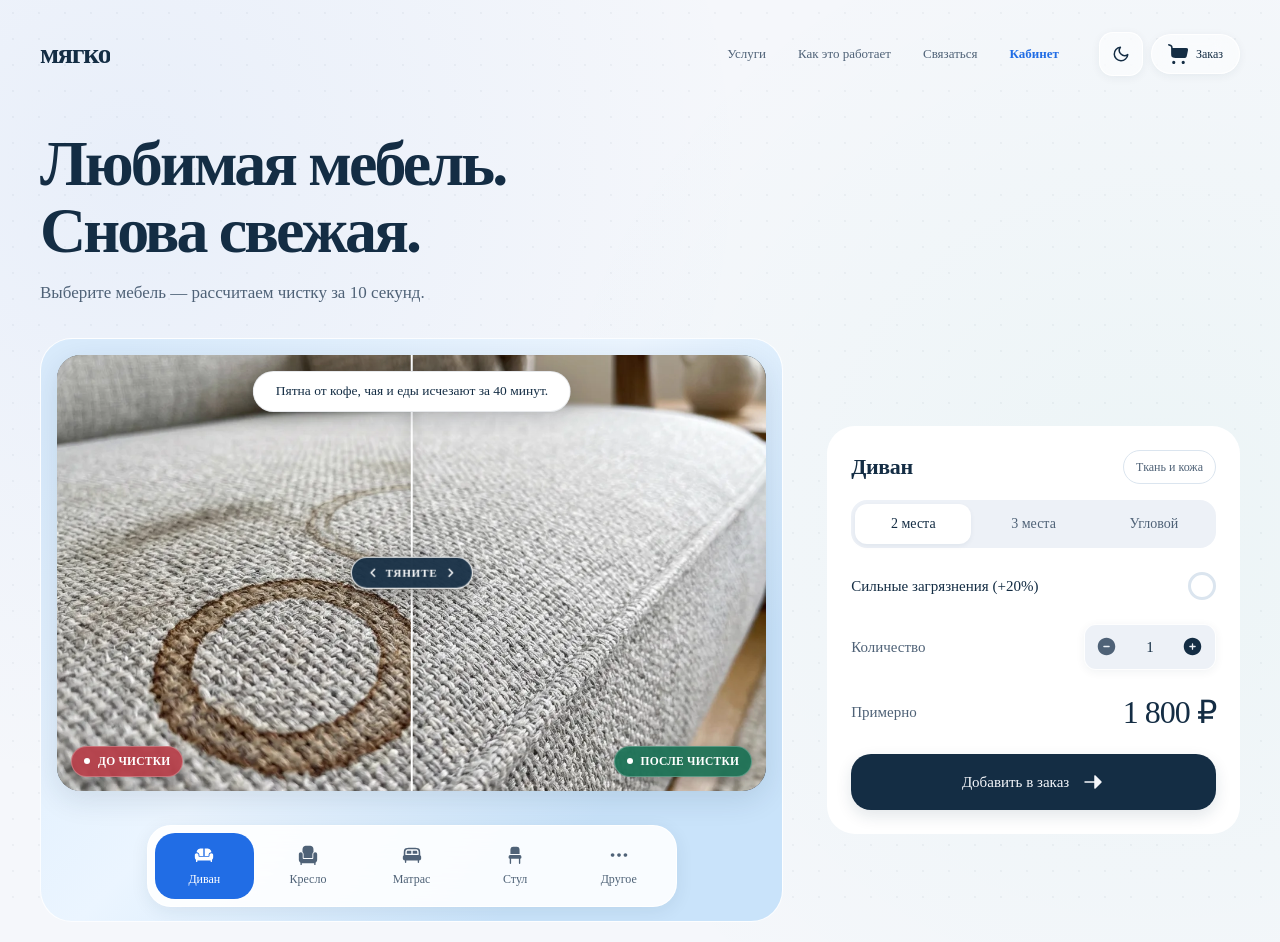
==== index.html @ 2f9f960e "Deploy Myagko showcase" ====
<!DOCTYPE html>
<html lang="ru">
<head>
  <meta charset="utf-8" />
  <meta name="viewport" content="width=device-width, initial-scale=1, viewport-fit=cover" />
  <title>мягко — выездная химчистка мебели</title>
  <meta name="description" content="Выездная чистка диванов, кресел, матрасов и стульев. Расчёт по тарифам, оценка по фото и выезд в удобный день." />
  <meta name="theme-color" content="#f5f7fb" id="meta-theme-color" />
  <link rel="icon" href="/icons/icon.svg" type="image/svg+xml" />
  <link rel="apple-touch-icon" href="/icons/apple-touch-icon.png" />
  <link rel="manifest" href="/manifest.json" />

  <!-- Immediate Theme Initialization (Zero Flash) -->
  <script>
    try {
      const savedTheme = JSON.parse(localStorage.getItem('myagko.v1.theme') || 'null');
      const prefersDark = window.matchMedia && window.matchMedia('(prefers-color-scheme: dark)').matches;
      const activeTheme = savedTheme || (prefersDark ? 'dark' : 'light');
      document.documentElement.dataset.theme = activeTheme;
      const meta = document.getElementById('meta-theme-color');
      if (meta) meta.content = (activeTheme === 'dark') ? '#14171a' : '#f5f7fb';
    } catch (e) {
      document.documentElement.dataset.theme = 'light';
    }
  </script>

  <!-- Preload all WebP images for INSTANT (0ms) category switching -->
  <link rel="preload" as="image" href="/images/sofa_clean.webp" />
  <link rel="preload" as="image" href="/images/sofa_dirty.webp" />
  <link rel="preload" as="image" href="/images/armchair_clean.webp" />
  <link rel="preload" as="image" href="/images/armchair_dirty.webp" />
  <link rel="preload" as="image" href="/images/mattress_clean.webp" />
  <link rel="preload" as="image" href="/images/mattress_dirty.webp" />
  <link rel="preload" as="image" href="/images/chair_clean.webp" />
  <link rel="preload" as="image" href="/images/chair_dirty.webp" />

  <!-- Authentic Fonts: Onest & Space Grotesk -->
  <link rel="preconnect" href="https://fonts.googleapis.com" />
  <link rel="preconnect" href="https://fonts.gstatic.com" crossorigin />
  <link href="https://fonts.googleapis.com/css2?family=Onest:wght@400;500;600;700;800&family=Space+Grotesk:wght@500;600;700&display=swap" rel="stylesheet" />

  <!-- Original CSS Stylesheet -->
  <link rel="stylesheet" href="/styles.css" />

  <style>
    /* Atmospheric Apple-style Background */
    body {
      background:
        radial-gradient(circle at 10% 18%, rgba(33, 109, 229, 0.06) 0%, transparent 45%),
        radial-gradient(circle at 90% 55%, rgba(16, 185, 129, 0.04) 0%, transparent 50%),
        var(--bg);
      position: relative;
      min-height: 100vh;
      color: var(--ink);
      transition: background-color 0.2s ease, color 0.2s ease;
    }
    body::before {
      content: "";
      position: fixed;
      inset: 0;
      background-image: radial-gradient(rgba(20, 45, 68, 0.04) 1px, transparent 1px);
      background-size: 26px 26px;
      pointer-events: none;
      z-index: 0;
    }
    :root[data-theme=dark] body {
      background:
        radial-gradient(circle at 10% 18%, rgba(33, 109, 229, 0.12) 0%, transparent 45%),
        radial-gradient(circle at 90% 55%, rgba(16, 185, 129, 0.08) 0%, transparent 50%),
        var(--bg);
    }
    :root[data-theme=dark] body::before {
      background-image: radial-gradient(rgba(255, 255, 255, 0.06) 1px, transparent 1px);
    }

    .app {
      position: relative;
      z-index: 1;
    }

    /* Fixed Stage with Beautiful Floating Picture Card */
    .stage {
      position: relative;
      overflow: hidden;
    }

    /* Desktop: 32px generous Apple-like gap between photo and category dock */
    .ba-slider-container {
      position: absolute;
      top: 16px;
      left: 16px;
      right: 16px;
      bottom: 130px; /* Generous 32px floating gap above dock on desktop */
      border-radius: 24px;
      overflow: hidden;
      touch-action: none;
      user-select: none;
      -webkit-user-select: none;
      cursor: ew-resize;
      background: #142436;
      box-shadow: 0 8px 30px rgba(20, 45, 68, 0.12);
    }
    :root[data-theme=dark] .ba-slider-container {
      background: #0d141d;
      box-shadow: 0 8px 32px rgba(0, 0, 0, 0.45);
    }
    /* Mobile: Matches the mobile spacing the user loved */
    @media (max-width: 800px) {
      .ba-slider-container {
        top: 10px;
        left: 10px;
        right: 10px;
        bottom: 108px;
        border-radius: 20px;
      }
    }

    /* Stage Custom Card (When "Другое" / Нестандартная мебель is active) */
    .stage-custom-card {
      position: absolute;
      top: 16px;
      left: 16px;
      right: 16px;
      bottom: 130px;
      border-radius: 24px;
      background: rgba(255, 255, 255, 0.45);
      backdrop-filter: blur(20px);
      -webkit-backdrop-filter: blur(20px);
      border: 1px solid rgba(255, 255, 255, 0.6);
      box-shadow: 0 8px 30px rgba(20, 45, 68, 0.08);
      display: flex;
      flex-direction: column;
      align-items: center;
      justify-content: center;
      padding: 32px 24px;
      text-align: center;
      z-index: 5;
      user-select: none;
    }
    :root[data-theme=dark] .stage-custom-card {
      background: rgba(18, 26, 34, 0.55);
      border-color: rgba(255, 255, 255, 0.09);
      box-shadow: 0 8px 30px rgba(0, 0, 0, 0.35);
    }
    @media (max-width: 800px) {
      .stage-custom-card {
        top: 10px;
        left: 10px;
        right: 10px;
        bottom: 108px;
        border-radius: 20px;
      }
    }
    .stage-custom-icon {
      width: 54px;
      height: 54px;
      border-radius: 50%;
      background: rgba(33, 109, 229, 0.1);
      border: 1px solid rgba(33, 109, 229, 0.2);
      display: flex;
      align-items: center;
      justify-content: center;
      color: var(--accent);
      margin-bottom: 16px;
    }
    :root[data-theme=dark] .stage-custom-icon {
      background: rgba(167, 210, 243, 0.12);
      border-color: rgba(167, 210, 243, 0.25);
      color: #a4cff3;
    }
    .stage-custom-title {
      font-size: 24px;
      font-weight: 700;
      color: var(--ink);
      margin: 0 0 8px 0;
      letter-spacing: -0.02em;
    }
    .stage-custom-desc {
      font-size: 14.5px;
      color: var(--muted);
      line-height: 1.5;
      margin: 0;
      max-width: 320px;
    }

    /* Pre-rendered Instant Images Layers (0ms switch, zero lag, no dark fade flashes) */
    .ba-layer {
      position: absolute;
      inset: 0;
      width: 100%;
      height: 100%;
      overflow: hidden;
    }
    .ba-cat-img {
      position: absolute;
      top: 0;
      left: 0;
      width: 100%;
      height: 100%;
      object-fit: cover;
      object-position: center;
      pointer-events: none;
      display: none; /* Instant 0ms toggle */
    }
    .ba-cat-img.active {
      display: block;
    }

    /* Bottom Layer: AFTER CLEANING (Scoped stacking context) */
    .ba-layer-after {
      z-index: 1;
      isolation: isolate;
    }

    /* Top Image Layer (Before / Dirty) Clipped */
    .ba-layer-before {
      z-index: 2;
      isolation: isolate;
      clip-path: inset(0 calc(100% - var(--ba-pos, 50%)) 0 0);
      -webkit-clip-path: inset(0 calc(100% - var(--ba-pos, 50%)) 0 0);
      will-change: clip-path;
    }

    /* Draggable Divider Line */
    .ba-divider {
      position: absolute;
      top: 0;
      bottom: 0;
      left: var(--ba-pos, 50%);
      transform: translateX(-50%);
      width: 2.5px;
      background: #ffffff;
      box-shadow: 0 0 14px rgba(0, 0, 0, 0.45);
      z-index: 10;
      pointer-events: none;
      will-change: left;
    }
    .ba-handle {
      position: absolute;
      top: 50%;
      left: 50%;
      transform: translate(-50%, -50%);
      pointer-events: auto;
      cursor: grab;
      background: rgba(20, 45, 68, 0.92);
      color: #ffffff;
      border: 1.5px solid rgba(255, 255, 255, 0.95);
      border-radius: 999px;
      padding: 7px 14px;
      display: flex;
      align-items: center;
      gap: 6px;
      font-size: 11px;
      font-weight: 700;
      letter-spacing: 0.08em;
      box-shadow: 0 4px 18px rgba(0, 0, 0, 0.35);
      backdrop-filter: blur(14px);
      -webkit-backdrop-filter: blur(14px);
      transition: transform 0.15s ease, background 0.15s ease;
      white-space: nowrap;
    }
    .ba-handle:hover {
      transform: translate(-50%, -50%) scale(1.06);
    }
    .ba-handle:active, .ba-dragging .ba-handle {
      cursor: grabbing;
      transform: translate(-50%, -50%) scale(1.08);
      box-shadow: 0 6px 22px rgba(0, 0, 0, 0.5);
    }
    .ba-handle-arrow {
      width: 14px;
      height: 14px;
      display: inline-block;
      stroke-width: 2.5;
    }

    /* Badges on slider */
    .ba-badge {
      position: absolute;
      z-index: 8;
      pointer-events: none;
      display: flex;
      align-items: center;
      gap: 8px;
      padding: 6px 12px;
      border-radius: 999px;
      font-size: 11.5px;
      font-weight: 600;
      letter-spacing: 0.02em;
      box-shadow: 0 4px 12px rgba(0, 0, 0, 0.25);
      backdrop-filter: blur(10px);
      -webkit-backdrop-filter: blur(10px);
      transition: opacity 0.12s ease-out;
      will-change: opacity, visibility;
    }
    .ba-badge-before {
      bottom: 14px;
      left: 14px;
      background: rgba(184, 56, 68, 0.88);
      color: #ffffff;
      border: 1px solid rgba(255, 255, 255, 0.25);
    }
    .ba-badge-after {
      bottom: 14px;
      right: 14px;
      background: rgba(18, 110, 80, 0.88);
      color: #ffffff;
      border: 1px solid rgba(255, 255, 255, 0.25);
    }
    .ba-badge-dot {
      width: 6px;
      height: 6px;
      border-radius: 50%;
      background: #ffffff;
    }

    /* Symmetrical Floating Quote: Perfect iOS/Apple Card, zero overflow, centered */
    .character-quote {
      position: absolute !important;
      top: 16px !important;
      left: 50% !important;
      right: auto !important;
      bottom: auto !important;
      transform: translateX(-50%) !important;
      margin: 0 !important;
      width: max-content !important;
      max-width: min(92%, 460px) !important;
      box-sizing: border-box !important;
      background: #ffffff !important;
      border: 1px solid rgba(20, 45, 68, 0.1) !important;
      border-radius: 999px !important;
      padding: 10px 22px !important;
      font-family: var(--font-onest), sans-serif !important;
      font-size: 13.5px !important;
      font-weight: 500 !important;
      line-height: 1.4 !important;
      color: #142d44 !important;
      box-shadow: 0 4px 24px rgba(15, 30, 50, 0.18) !important;
      white-space: normal !important;
      text-align: center !important;
      z-index: 40 !important;
      pointer-events: none !important;
      display: block !important;
      word-wrap: break-word !important;
      overflow-wrap: break-word !important;
    }
    @media (max-width: 800px) {
      .character-quote {
        top: 12px !important;
        padding: 8px 16px !important;
        font-size: 12px !important;
        line-height: 1.35 !important;
        max-width: calc(100% - 28px) !important;
        border-radius: 999px !important;
      }
    }

    /* Category Dock: Clean Frosted Glass Floating on Stage Floor */
    .category-dock {
      position: absolute;
      bottom: 16px;
      left: 16px;
      right: 16px;
      z-index: 25;
      background: rgba(255, 255, 255, 0.88);
      backdrop-filter: blur(20px);
      -webkit-backdrop-filter: blur(20px);
      border: 1px solid var(--glass-edge);
      border-radius: 24px;
      box-shadow: 0 4px 18px rgba(20, 45, 68, 0.08);
    }
    @media (max-width: 800px) {
      .category-dock {
        bottom: 12px;
        left: 10px;
        right: 10px;
        border-radius: 22px;
      }
    }

    /* Cart badge in header */
    .cart-badge {
      background: var(--accent);
      color: #ffffff;
      border-radius: 999px;
      padding: 1px 7px;
      font-size: 11px;
      font-weight: 700;
      margin-left: 4px;
      display: none;
    }
    .cart-badge.has-items {
      display: inline-block;
    }

    /* Header Theme Toggle Button */
    .theme-button {
      width: 44px;
      height: 44px;
      padding: 0;
      border-radius: 14px;
      display: inline-flex;
      align-items: center;
      justify-content: center;
      color: var(--ink);
      cursor: pointer;
      flex-shrink: 0;
      transition: transform 0.12s ease-out, background 0.15s ease;
    }
    .theme-button:hover {
      background: var(--surface);
    }
    .theme-button:active {
      transform: scale(0.95);
    }

    /* Dark Mode Visual Enhancements */
    :root[data-theme=dark] .character-quote {
      background: #1c242e !important;
      color: #edf4fa !important;
      border-color: rgba(255, 255, 255, 0.16) !important;
      box-shadow: 0 4px 24px rgba(0, 0, 0, 0.5) !important;
    }
    :root[data-theme=dark] .category-dock {
      background: rgba(29, 37, 44, 0.85) !important;
      border-color: rgba(167, 210, 243, 0.18) !important;
      box-shadow: 0 4px 20px rgba(0, 0, 0, 0.35) !important;
    }
    :root[data-theme=dark] .category-dock button {
      color: #abbcca;
    }
    :root[data-theme=dark] .category-dock button[aria-selected="true"] {
      color: #ffffff;
    }

    /* Views visibility */
    .page-section {
      display: block;
    }
    .page-section.is-hidden {
      display: none !important;
    }

    /* Notification Toast */
    .toast-pill {
      position: fixed;
      bottom: 24px;
      left: 50%;
      transform: translateX(-50%) translateY(100px);
      background: var(--ink);
      color: var(--bg);
      padding: 12px 24px;
      border-radius: 999px;
      font-size: 14px;
      font-weight: 500;
      box-shadow: 0 10px 30px rgba(0,0,0,0.25);
      z-index: 1000;
      transition: transform 0.3s cubic-bezier(0.16, 1, 0.3, 1), opacity 0.3s ease;
      opacity: 0;
      pointer-events: none;
      display: flex;
      align-items: center;
      gap: 10px;
    }
    .toast-pill.show {
      transform: translateX(-50%) translateY(0);
      opacity: 1;
    }

    /* Photo Upload Previews */
    .photo-grid-preview {
      display: grid;
      grid-template-columns: repeat(auto-fill, minmax(72px, 1fr));
      gap: 10px;
      margin-top: 10px;
    }
    .photo-thumb {
      position: relative;
      width: 72px;
      height: 72px;
      border-radius: 12px;
      overflow: hidden;
      border: 1px solid var(--line);
    }
    .photo-thumb img {
      width: 100%;
      height: 100%;
      object-fit: cover;
    }
    .photo-thumb-remove {
      position: absolute;
      top: 3px;
      right: 3px;
      width: 20px;
      height: 20px;
      border-radius: 50%;
      background: rgba(0,0,0,0.65);
      color: #fff;
      display: grid;
      place-items: center;
      font-size: 11px;
      cursor: pointer;
      border: 0;
      padding: 0;
    }

    /* Cart items container: eliminate duplicate lines */
    .checkout-items {
      border-bottom: none !important;
      padding-bottom: 0 !important;
      gap: 0 !important;
    }
    .checkout-item:last-child {
      border-bottom: none !important;
    }

    /* Messenger Buttons */
    .btn-messenger {
      color: #ffffff !important;
      font-weight: 600;
      display: flex;
      align-items: center;
      justify-content: center;
      gap: 10px;
      min-height: 52px;
      border-radius: 18px;
      transition: transform 0.12s ease, filter 0.15s ease;
      cursor: pointer;
      text-decoration: none !important;
      font-size: 15px;
    }
    .btn-messenger:hover {
      filter: brightness(1.05);
    }
    .btn-messenger:active {
      transform: scale(0.98);
    }
    .btn-wa {
      background: #25D366;
      box-shadow: 0 4px 14px rgba(37, 211, 102, 0.3);
    }
    .btn-tg {
      background: #229ED9;
      box-shadow: 0 4px 14px rgba(34, 158, 217, 0.3);
    }
    .btn-max {
      background: linear-gradient(135deg, #0077ff 0%, #0056cc 100%);
      box-shadow: 0 4px 14px rgba(0, 119, 255, 0.35);
    }
  </style>
</head>

<body>
  <div class="app" style="--accent: #216de5">
    
    <!-- ================= HEADER ================= -->
    <header class="header">
      <a class="brand" href="/" onclick="showView('catalog'); return false;">мягко</a>
      
      <nav class="desktop-nav">
        <a href="#services" onclick="showView('services'); return false;">Услуги</a>
        <a href="#how" onclick="showView('how'); return false;">Как это работает</a>
        <a href="#contacts" onclick="showView('contacts'); return false;">Связаться</a>
        <a href="/admin" target="_blank" style="color: var(--accent); font-weight: 600;">Кабинет</a>
      </nav>

      <div style="display: flex; align-items: center; gap: 8px;">
        <!-- Theme Toggle Button -->
        <button class="glass theme-button" id="theme-toggle-btn" onclick="toggleTheme()" title="Переключить тему (светлая / тёмная)" aria-label="Переключить тему">
          <svg id="theme-icon-sun" viewBox="0 0 24 24" fill="none" stroke="currentColor" stroke-width="2" stroke-linecap="round" stroke-linejoin="round" style="display: none; width: 18px; height: 18px;">
            <circle cx="12" cy="12" r="5"></circle>
            <line x1="12" y1="1" x2="12" y2="3"></line>
            <line x1="12" y1="21" x2="12" y2="23"></line>
            <line x1="4.22" y1="4.22" x2="5.64" y2="5.64"></line>
            <line x1="18.36" y1="18.36" x2="19.78" y2="19.78"></line>
            <line x1="1" y1="12" x2="3" y2="12"></line>
            <line x1="21" y1="12" x2="23" y2="12"></line>
            <line x1="4.22" y1="19.78" x2="5.64" y2="18.36"></line>
            <line x1="18.36" y1="5.64" x2="19.78" y2="4.22"></line>
          </svg>
          <svg id="theme-icon-moon" viewBox="0 0 24 24" fill="none" stroke="currentColor" stroke-width="2" stroke-linecap="round" stroke-linejoin="round" style="width: 18px; height: 18px;">
            <path d="M21 12.79A9 9 0 1 1 11.21 3 7 7 0 0 0 21 12.79z"></path>
          </svg>
        </button>

        <!-- Cart Button -->
        <button class="glass cart-button" id="cart-toggle-btn" onclick="toggleCart()">
          <span class="icon icon-cart" aria-hidden="true"></span>
          <span>Заказ</span>
          <span class="cart-badge" id="header-cart-badge">0</span>
        </button>
      </div>
    </header>

    <!-- ================= MAIN CATALOG VIEW ================= -->
    <main id="view-catalog" class="page-section">
      
      <div class="intro">
        <h1>Любимая мебель.<br/>Снова свежая.</h1>
        <p>Выберите мебель — рассчитаем чистку за 10 секунд.</p>
      </div>

      <div class="hero-grid">
        
        <!-- LEFT COLUMN: BEFORE & AFTER COMPARISON STAGE -->
        <section class="stage" aria-label="Сравнение до и после чистки">
          
          <div class="ba-slider-container" id="ba-slider-box" style="--ba-pos: 50%;">
            
            <!-- Bottom Layer: AFTER CLEANING (All pre-rendered for 0ms lag) -->
            <div class="ba-layer ba-layer-after">
              <img id="img-after-sofa" class="ba-cat-img active" src="/images/sofa_clean.webp" alt="Диван после чистки" draggable="false" />
              <img id="img-after-armchair" class="ba-cat-img" src="/images/armchair_clean.webp" alt="Кресло после чистки" draggable="false" />
              <img id="img-after-mattress" class="ba-cat-img" src="/images/mattress_clean.webp" alt="Матрас после чистки" draggable="false" />
              <img id="img-after-chair" class="ba-cat-img" src="/images/chair_clean.webp" alt="Стул после чистки" draggable="false" />
              <img id="img-after-other" class="ba-cat-img" src="/images/sofa_clean.webp" alt="Другое после чистки" draggable="false" />
              <div class="ba-badge ba-badge-after">
                <span class="ba-badge-dot"></span>
                <span>ПОСЛЕ ЧИСТКИ</span>
              </div>
            </div>

            <!-- Top Layer: BEFORE CLEANING (Clipped, All pre-rendered for 0ms lag) -->
            <div class="ba-layer ba-layer-before" id="ba-before-layer">
              <img id="img-before-sofa" class="ba-cat-img active" src="/images/sofa_dirty.webp" alt="Диван до чистки" draggable="false" />
              <img id="img-before-armchair" class="ba-cat-img" src="/images/armchair_dirty.webp" alt="Кресло до чистки" draggable="false" />
              <img id="img-before-mattress" class="ba-cat-img" src="/images/mattress_dirty.webp" alt="Матрас до чистки" draggable="false" />
              <img id="img-before-chair" class="ba-cat-img" src="/images/chair_dirty.webp" alt="Стул до чистки" draggable="false" />
              <img id="img-before-other" class="ba-cat-img" src="/images/sofa_dirty.webp" alt="Другое до чистки" draggable="false" />
              <div class="ba-badge ba-badge-before">
                <span class="ba-badge-dot"></span>
                <span>ДО ЧИСТКИ</span>
              </div>
            </div>

            <!-- Draggable Divider Line & Center Pill Handle -->
            <div class="ba-divider" id="ba-divider">
              <div class="ba-handle" id="ba-handle" title="Тяните влево или вправо">
                <svg class="ba-handle-arrow" viewBox="0 0 24 24" fill="none" stroke="currentColor" stroke-linecap="round" stroke-linejoin="round">
                  <polyline points="15 18 9 12 15 6"></polyline>
                </svg>
                <span>ТЯНИТЕ</span>
                <svg class="ba-handle-arrow" viewBox="0 0 24 24" fill="none" stroke="currentColor" stroke-linecap="round" stroke-linejoin="round">
                  <polyline points="9 18 15 12 9 6"></polyline>
                </svg>
              </div>
            </div>

            <!-- Symmetrical Floating Speech Quote: Beautifully sized, no overflow -->
            <p class="character-quote" id="stage-quote">
              Пятна от кофе, чая и еды исчезают за 40 минут.
            </p>

          </div>

          <!-- CUSTOM / OTHER FURNITURE ON STAGE (Shows when "Другое" is active) -->
          <div class="stage-custom-card" id="stage-custom-box" style="display: none;">
            <div class="stage-custom-icon">
              <span class="icon icon-other" style="width: 24px; height: 24px;" aria-hidden="true"></span>
            </div>
            <h2 class="stage-custom-title">Нестандартная мебель</h2>
            <p class="stage-custom-desc">Опишите предмет — стоимость оценим по фотографиям.</p>
          </div>

          <!-- CATEGORY DOCK (Separated from photo frame by generous gap) -->
          <div class="category-dock glass" role="tablist" aria-label="Тип мебели">
            
            <button role="tab" aria-selected="true" data-cat="sofa" onclick="selectCategory('sofa')">
              <span class="selected-category" id="indicator-sofa"></span>
              <span class="category-content">
                <span class="icon icon-sofa" aria-hidden="true"></span>
                <span>Диван</span>
              </span>
            </button>

            <button role="tab" aria-selected="false" data-cat="armchair" onclick="selectCategory('armchair')">
              <span class="selected-category" id="indicator-armchair" style="display:none"></span>
              <span class="category-content">
                <span class="icon icon-armchair" aria-hidden="true"></span>
                <span>Кресло</span>
              </span>
            </button>

            <button role="tab" aria-selected="false" data-cat="mattress" onclick="selectCategory('mattress')">
              <span class="selected-category" id="indicator-mattress" style="display:none"></span>
              <span class="category-content">
                <span class="icon icon-mattress" aria-hidden="true"></span>
                <span>Матрас</span>
              </span>
            </button>

            <button role="tab" aria-selected="false" data-cat="chair" onclick="selectCategory('chair')">
              <span class="selected-category" id="indicator-chair" style="display:none"></span>
              <span class="category-content">
                <span class="icon icon-chair" aria-hidden="true"></span>
                <span>Стул</span>
              </span>
            </button>

            <button role="tab" aria-selected="false" data-cat="other" onclick="selectCategory('other')">
              <span class="selected-category" id="indicator-other" style="display:none"></span>
              <span class="category-content">
                <span class="icon icon-other" aria-hidden="true"></span>
                <span>Другое</span>
              </span>
            </button>

          </div>

        </section>

        <!-- RIGHT COLUMN: CONFIGURATION PANEL -->
        <section class="configuration">
          <div class="panel">
            
            <!-- STANDARD FURNITURE CONFIGURATION -->
            <div id="config-standard" style="display: flex; flex-direction: column; gap: 16px;">
              <div class="row">
                <h2 id="config-title">Диван</h2>
                <span class="badge" id="config-badge">Ткань и кожа</span>
              </div>

              <!-- Dynamic Segments -->
              <div class="segments" id="config-segments" role="radiogroup">
                <!-- Rendered via JS -->
              </div>

              <!-- Extra Options: Heavy Dirt Checkbox -->
              <label class="check-row" for="opt-heavy-dirt">
                <span>Сильные загрязнения (+20%)</span>
                <input type="checkbox" id="opt-heavy-dirt" onchange="calculateCurrentPrice()" />
              </label>

              <!-- Mattress both sides option (hidden for other categories) -->
              <label class="check-row" id="opt-both-sides-wrap" for="opt-both-sides" style="display: none;">
                <span>Чистка с двух сторон (+50%)</span>
                <input type="checkbox" id="opt-both-sides" onchange="calculateCurrentPrice()" />
              </label>

              <!-- Quantity Stepper -->
              <div class="row">
                <span class="muted">Количество</span>
                <div class="stepper glass">
                  <button type="button" aria-label="Меньше" onclick="changeQty(-1)">
                    <span class="icon icon-minus" aria-hidden="true"></span>
                  </button>
                  <output id="config-qty">1</output>
                  <button type="button" aria-label="Больше" onclick="changeQty(1)">
                    <span class="icon icon-plus" aria-hidden="true"></span>
                  </button>
                </div>
              </div>

              <!-- Price Preview -->
              <div class="row preview-price">
                <span class="muted">Примерно</span>
                <strong class="price" id="config-price">1 800 ₽</strong>
              </div>

              <!-- Add to Cart Button -->
              <button class="button primary" id="add-to-cart-btn" onclick="addToCart()">
                <span>Добавить в заказ</span>
                <span class="icon icon-arrow" aria-hidden="true"></span>
              </button>
            </div>

            <!-- CUSTOM FURNITURE CONFIGURATION (Matches user screenshot fe5f5a9a) -->
            <div id="config-custom" style="display: none; flex-direction: column; gap: 18px;">
              <h2>Что будем чистить?</h2>

              <div class="field" style="gap: 8px;">
                <label for="other-custom-name" style="font-size: 14px; font-weight: 500; color: var(--muted);">Предмет мебели</label>
                <textarea 
                  id="other-custom-name" 
                  rows="3" 
                  placeholder="Например, пуф или изголовье кровати"
                  style="min-height: 84px; font-size: 15px; line-height: 1.45; resize: none;"></textarea>
              </div>

              <label class="check-row" for="other-heavy-dirt">
                <span>Сильные загрязнения</span>
                <input type="checkbox" id="other-heavy-dirt" />
              </label>

              <div class="row quantity">
                <span class="muted">Количество</span>
                <div class="stepper glass">
                  <button type="button" aria-label="Меньше" onclick="changeOtherQty(-1)">
                    <span class="icon icon-minus" aria-hidden="true"></span>
                  </button>
                  <output id="other-qty-display">1</output>
                  <button type="button" aria-label="Больше" onclick="changeOtherQty(1)">
                    <span class="icon icon-plus" aria-hidden="true"></span>
                  </button>
                </div>
              </div>

              <div class="row" style="margin-top: 4px;">
                <span class="muted">Стоимость</span>
                <strong style="font-size: 28px; font-weight: 700; color: var(--ink); letter-spacing: -0.02em;">По фото</strong>
              </div>

              <button type="button" class="button primary" onclick="addCustomToCart()">
                <span>Добавить в заказ</span>
                <span class="icon icon-arrow" aria-hidden="true"></span>
              </button>
            </div>

          </div>
        </section>

      </div>
    </main>

    <!-- ================= CHECKOUT / CART VIEW ================= -->
    <main id="view-checkout" class="page-section order-page is-hidden">
      
      <button class="back link" onclick="showView('catalog')">
        <span class="icon icon-arrow" style="transform: rotate(180deg);" aria-hidden="true"></span>
        <span>К выбору мебели</span>
      </button>

      <div class="order-heading">
        <span class="eyebrow muted">Расчет и бронирование</span>
        <h1>Ваш заказ</h1>
      </div>

      <div class="order-layout checkout">
        
        <!-- Left Column: Items & Details Form -->
        <div class="request-fields" style="display: flex; flex-direction: column; gap: 20px;">
          
          <!-- Cart Items List -->
          <div class="checkout-block" id="cart-items-block">
            <h2>Выбранная мебель</h2>
            <div id="cart-items-container" class="checkout-items">
              <!-- Rendered via JS -->
            </div>
            
            <div id="min-order-warning" class="error" style="display: none;">
              Минимальная сумма выезда — 2 000 ₽. Добавьте мебель в заказ.
            </div>
          </div>

          <!-- Where & When -->
          <div class="checkout-block">
            <h2>Куда и когда приехать</h2>
            
            <div class="field">
              <label for="order-street">Улица и дом</label>
              <input type="text" id="order-street" placeholder="ул. Ленина, д. 14" required />
            </div>

            <div class="field">
              <label for="order-apt">Квартира / офис, подъезд, этаж</label>
              <input type="text" id="order-apt" placeholder="кв. 42, 2 подъезд, 4 этаж" />
            </div>

            <label class="check-row address-outside" for="order-outside-city">
              <span>Выезд за пределы города / МКАД (+500 ₽)</span>
              <input type="checkbox" id="order-outside-city" onchange="renderCheckoutSummary()" />
            </label>

            <div class="field-pair visit-fields" style="display: grid; grid-template-columns: 1fr 1fr; gap: 12px;">
              <div class="field">
                <label for="order-date">Удобная дата</label>
                <input type="date" id="order-date" />
              </div>
              <div class="field">
                <label for="order-time">Время визита</label>
                <select id="order-time">
                  <option value="09:00 – 12:00">09:00 – 12:00</option>
                  <option value="12:00 – 15:00" selected>12:00 – 15:00</option>
                  <option value="15:00 – 18:00">15:00 – 18:00</option>
                  <option value="18:00 – 21:00">18:00 – 21:00</option>
                  <option value="Как можно скорее">Как можно скорее</option>
                </select>
              </div>
            </div>
          </div>

          <!-- Photo Note Block (Photos sent directly in messenger chat) -->
          <div class="checkout-block photo-panel" style="background: rgba(33, 109, 229, 0.05); border: 1px dashed rgba(33, 109, 229, 0.3);">
            <div class="row" style="gap: 12px; align-items: flex-start;">
              <span style="font-size: 26px;">📸</span>
              <div style="flex: 1;">
                <strong style="font-size: 15px; display: block; margin-bottom: 4px;">Фотографии мебели</strong>
                <p class="section-note" style="margin: 0; font-size: 13px; line-height: 1.45;">
                  Фотографии мебели можно отправить прямо в личные сообщения в чат мессенджера (WhatsApp / Telegram) после отправки заявки — мастер сразу оценит ткань и пятна.
                </p>
              </div>
            </div>
          </div>

          <!-- Contact Details -->
          <div class="checkout-block">
            <h2>Контактные данные</h2>
            
            <div class="field">
              <label for="order-phone">Номер телефона</label>
              <input type="tel" id="order-phone" placeholder="+7 (___) ___-__-__" required />
            </div>

            <div class="field">
              <label for="order-name">Ваше имя</label>
              <input type="text" id="order-name" placeholder="Как к вам обращаться" required />
            </div>

            <div class="field">
              <label for="order-comment">Комментарий или пожелания</label>
              <textarea id="order-comment" placeholder="Домофон, домашние животные, характер загрязнений"></textarea>
            </div>
          </div>

        </div>

        <!-- Right Column: Summary & Messenger Send Buttons -->
        <div class="order-summary">
          <h2>Предварительный расчёт</h2>
          
          <div style="display: flex; flex-direction: column; gap: 12px; border-bottom: 1px solid var(--line); padding-bottom: 18px;">
            <div class="row">
              <span class="muted">Чистка мебели:</span>
              <span class="price" id="summary-items-price">0 ₽</span>
            </div>
            <div class="row" id="summary-travel-row" style="display: none;">
              <span class="muted">Выезд за город:</span>
              <span class="price" id="summary-travel-price">+500 ₽</span>
            </div>
          </div>

          <div class="row total" style="align-items: baseline;">
            <span style="font-size: 16px; font-weight: 600;">Итого:</span>
            <strong class="price" id="summary-total-price" style="font-size: 36px; color: var(--accent);">0 ₽</strong>
          </div>

          <p class="section-note">
            Заявка сразу поступит мастеру в мессенджер с составом заказа, адресом и фотографиями для мгновенного подтверждения.
          </p>

          <!-- Direct Messenger Send Buttons -->
          <div style="display: flex; flex-direction: column; gap: 10px; margin-top: 6px;">
            <button type="button" class="btn-messenger btn-wa" onclick="sendOrderVia('whatsapp')">
              <svg width="22" height="22" viewBox="0 0 24 24" fill="currentColor">
                <path d="M12.031 6.172c-3.181 0-5.767 2.586-5.768 5.766-.001 1.298.38 2.27 1.019 3.287l-.582 2.128 2.182-.573c.978.58 1.911.928 3.145.929 3.178 0 5.767-2.587 5.768-5.766.001-3.187-2.575-5.77-5.764-5.771zm3.392 8.244c-.144.405-.837.774-1.17.824-.312.045-.694.076-2.129-.533-1.748-.742-2.868-2.526-2.955-2.642-.088-.116-.708-.941-.708-1.795s.447-1.274.606-1.449c.16-.175.348-.219.463-.219.116 0 .232.001.333.006.107.005.25.04.39.378.145.348.492 1.203.535 1.29.043.088.072.19.014.305-.058.116-.088.19-.175.291-.088.102-.185.228-.264.306-.088.088-.18.183-.078.358.102.175.454.748.974 1.212.671.597 1.238.782 1.413.87.175.088.277.073.379-.044.102-.116.436-.508.552-.682.116-.175.232-.145.39-.088.16.058 1.014.478 1.188.565.175.088.291.13.334.204.043.073.043.422-.101.827z"/>
              </svg>
              <span>Отправить в WhatsApp</span>
            </button>

            <button type="button" class="btn-messenger btn-tg" onclick="sendOrderVia('telegram')">
              <svg width="22" height="22" viewBox="0 0 24 24" fill="currentColor">
                <path d="M12 2C6.48 2 2 6.48 2 12s4.48 10 10 10 10-4.48 10-10S17.52 2 12 2zm4.64 6.8c-.15 1.58-.8 5.42-1.13 7.19-.14.75-.42 1-.68 1.03-.58.05-1.02-.38-1.58-.75-.88-.58-1.38-.94-2.23-1.5-.99-.65-.35-1.01.22-1.59.15-.15 2.71-2.48 2.76-2.69a.2.2 0 00-.05-.18c-.06-.05-.14-.03-.21-.02-.09.02-1.49.95-4.22 2.79-.4.27-.76.41-1.08.4-.36-.01-1.04-.2-1.55-.37-.63-.2-1.12-.31-1.08-.66.02-.18.27-.36.75-.55 2.92-1.27 4.86-2.11 5.83-2.51 2.78-1.16 3.35-1.36 3.73-1.36.08 0 .27.02.39.12.1.08.13.19.14.27-.01.06.01.24 0 .37z"/>
              </svg>
              <span>Отправить в Telegram</span>
            </button>

            <button type="button" class="button secondary" style="min-height: 48px; font-size: 14px;" onclick="sendOrderVia('direct')">
              Оформить на сайте без мессенджера
            </button>
          </div>

          <small class="muted" style="text-align: center; font-size: 11px; line-height: 1.4; margin-top: 8px;">
            Без предоплаты. Оплата только мастеру на месте после проверки чистоты мебели.
          </small>
        </div>

      </div>

    </main>

    <!-- ================= DEDICATED SERVICES VIEW ================= -->
    <main id="view-services" class="page-section is-hidden" style="max-width: 960px; margin: 0 auto; display: flex; flex-direction: column; gap: 36px;">
      
      <button class="back link" onclick="showView('catalog')">
        <span class="icon icon-arrow" style="transform: rotate(180deg);" aria-hidden="true"></span>
        <span>Вернуться к выбору мебели</span>
      </button>

      <div>
        <h1 style="font-size: 44px; letter-spacing: -0.03em; margin-bottom: 12px;">Услуги выездной химчистки</h1>
        <p class="muted" style="font-size: 18px;">Глубокая очистка текстиля и кожи профессиональным экстракционным оборудованием в Москве и Подмосковье.</p>
      </div>

      <div style="display: grid; grid-template-columns: repeat(auto-fit, minmax(280px, 1fr)); gap: 20px;">
        <div class="panel">
          <span class="icon icon-sofa" style="width: 32px; height: 32px; color: var(--accent);"></span>
          <h2>Диваны прямые и угловые</h2>
          <p class="muted" style="font-size: 14px; line-height: 1.5;">
            Выводим кофе, вино, жировые следы, засаленность подлокотников и шерсть домашних животных. Включает чистку спального места и подушек.
          </p>
          <div class="row" style="margin-top: auto;">
            <strong class="price" style="font-size: 20px;" id="srv-sofa-price">От 1 800 ₽</strong>
            <button class="button secondary" style="width: auto; min-height: 36px; padding: 6px 14px; font-size: 12px;" onclick="selectCategory('sofa'); showView('catalog');">Выбрать</button>
          </div>
        </div>

        <div class="panel">
          <span class="icon icon-armchair" style="width: 32px; height: 32px; color: var(--accent);"></span>
          <h2>Кресла и реклайнеры</h2>
          <p class="muted" style="font-size: 14px; line-height: 1.5;">
            Очищение обивки от засаленности, пыли и запахов. Подходит для велюра, шенилла, флока, рогожки и натуральной кожи.
          </p>
          <div class="row" style="margin-top: auto;">
            <strong class="price" style="font-size: 20px;" id="srv-armchair-price">От 1 200 ₽</strong>
            <button class="button secondary" style="width: auto; min-height: 36px; padding: 6px 14px; font-size: 12px;" onclick="selectCategory('armchair'); showView('catalog');">Выбрать</button>
          </div>
        </div>

        <div class="panel">
          <span class="icon icon-mattress" style="width: 32px; height: 32px; color: var(--accent);"></span>
          <h2>Ортопедические матрасы</h2>
          <p class="muted" style="font-size: 14px; line-height: 1.5;">
            Глубокая санитарная дезинфекция, выведение желтых ореолов, разводов пота и нейтрализация пылевых клещей.
          </p>
          <div class="row" style="margin-top: auto;">
            <strong class="price" style="font-size: 20px;" id="srv-mattress-price">От 1 400 ₽</strong>
            <button class="button secondary" style="width: auto; min-height: 36px; padding: 6px 14px; font-size: 12px;" onclick="selectCategory('mattress'); showView('catalog');">Выбрать</button>
          </div>
        </div>

        <div class="panel">
          <span class="icon icon-chair" style="width: 32px; height: 32px; color: var(--accent);"></span>
          <h2>Стулья и банкетки</h2>
          <p class="muted" style="font-size: 14px; line-height: 1.5;">
            Обеденные кухонные стулья, банкетки, офисные кресла. Удаление пятен от еды, чая и соусов.
          </p>
          <div class="row" style="margin-top: auto;">
            <strong class="price" style="font-size: 20px;" id="srv-chair-price">От 350 ₽</strong>
            <button class="button secondary" style="width: auto; min-height: 36px; padding: 6px 14px; font-size: 12px;" onclick="selectCategory('chair'); showView('catalog');">Выбрать</button>
          </div>
        </div>

        <div class="panel">
          <span class="icon icon-other" style="width: 32px; height: 32px; color: var(--accent);"></span>
          <h2>Ковры и ковролин</h2>
          <p class="muted" style="font-size: 14px; line-height: 1.5;">
            Чистка синтетических и шерстяных ковров на дому. Поднятие примятого ворса, удаление въевшейся уличной грязи.
          </p>
          <div class="row" style="margin-top: auto;">
            <strong class="price" style="font-size: 20px;">От 250 ₽ / м²</strong>
            <button class="button secondary" style="width: auto; min-height: 36px; padding: 6px 14px; font-size: 12px;" onclick="selectCategory('other'); showView('catalog');">Выбрать</button>
          </div>
        </div>

        <div class="panel">
          <span class="icon icon-arrow" style="width: 32px; height: 32px; color: #16a34a; transform: rotate(45deg);"></span>
          <h2>Удаление сложных запахов</h2>
          <p class="muted" style="font-size: 14px; line-height: 1.5;">
            Нейтрализация запаха мочи животных, табака, гари и сырости с помощью профессиональных энзимных деструкторов Chemspec.
          </p>
          <div class="row" style="margin-top: auto;">
            <span class="badge" style="background: #f0fdf4; color: #15803d; border-color: #86efac;">Гарантия свежести</span>
          </div>
        </div>
      </div>

      <button class="button primary" onclick="showView('catalog')" style="max-width: 280px; margin: 0 auto;">
        Рассчитать стоимость чистки
      </button>

    </main>

    <!-- ================= DEDICATED HOW IT WORKS VIEW ================= -->
    <main id="view-how" class="page-section is-hidden" style="max-width: 960px; margin: 0 auto; display: flex; flex-direction: column; gap: 36px;">
      
      <button class="back link" onclick="showView('catalog')">
        <span class="icon icon-arrow" style="transform: rotate(180deg);" aria-hidden="true"></span>
        <span>Вернуться к выбору мебели</span>
      </button>

      <div>
        <h1 style="font-size: 44px; letter-spacing: -0.03em; margin-bottom: 12px;">Как проходит чистка мебели</h1>
        <p class="muted" style="font-size: 18px;">4 этапа профессиональной экстракции по немецким стандартам гигиены без резких запахов и опасной химии.</p>
      </div>

      <div style="display: grid; grid-template-columns: repeat(auto-fit, minmax(220px, 1fr)); gap: 20px;">
        <div class="panel">
          <strong style="color: var(--accent); font-size: 28px; font-family: var(--font-price);">01</strong>
          <h3>Осмотр и тест ткани</h3>
          <p class="muted" style="font-size: 13.5px; line-height: 1.5;">
            Мастер определяет тип текстиля (натуральный, смесовый, синтетика) и происхождение пятен, тестирует реакцию ткани на незаметном участке.
          </p>
        </div>

        <div class="panel">
          <strong style="color: var(--accent); font-size: 28px; font-family: var(--font-price);">02</strong>
          <h3>Активный преспрей</h3>
          <p class="muted" style="font-size: 13.5px; line-height: 1.5;">
            Наносится гипоаллергенный состав Chemspec/Kiehl. Энзимы бережно расщепляют застарелый жир, белковые загрязнения и пигмент пятен.
          </p>
        </div>

        <div class="panel">
          <strong style="color: var(--accent); font-size: 28px; font-family: var(--font-price);">03</strong>
          <h3>Глубокая экстракция</h3>
          <p class="muted" style="font-size: 13.5px; line-height: 1.5;">
            Мощный экстрактор Santoemma под давлением 9 бар подает воду и одновременно вытягивает грязь из глубины волокон и наполнителя.
          </p>
        </div>

        <div class="panel">
          <strong style="color: var(--accent); font-size: 28px; font-family: var(--font-price);">04</strong>
          <h3>Кондиционер и сушка</h3>
          <p class="muted" style="font-size: 13.5px; line-height: 1.5;">
            Промывка кислым ополаскивателем нейтрализует остатки химии, ворс становится шелковистым. Мебель полностью высыхает за 3–5 часов.
          </p>
        </div>
      </div>

      <!-- Comparison Panel -->
      <div class="panel" style="background: var(--surface); border: 1px solid var(--line); padding: 28px;">
        <h2>Почему нельзя чистить диван бытовой пеной</h2>
        <div style="display: grid; grid-template-columns: 1fr 1fr; gap: 24px; margin-top: 14px;">
          <div style="background: #fef2f2; border: 1px solid #fecaca; border-radius: 16px; padding: 18px; color: #991b1b;">
            <strong style="display: block; font-size: 15px; margin-bottom: 6px;">❌ Бытовая пена из магазина (Ваниш)</strong>
            <p style="font-size: 13px; margin: 0; line-height: 1.5;">
              Загоняет грязь вглубь поролона. Не вымывается и застывает липким мыльным слоем, притягивая в 3 раза больше пыли уже через неделю.
            </p>
          </div>
          <div style="background: #f0fdf4; border: 1px solid #bbf7d0; border-radius: 16px; padding: 18px; color: #166534;">
            <strong style="display: block; font-size: 15px; margin-bottom: 6px;">✓ Профессиональная экстракция</strong>
            <p style="font-size: 13px; margin: 0; line-height: 1.5;">
              Полное физическое удаление грязи из ткани в бак пылесоса. Обивка нейтрализуется и остается безопасной для детей и животных.
            </p>
          </div>
        </div>
      </div>

      <button class="button primary" onclick="showView('catalog')" style="max-width: 280px; margin: 0 auto;">
        Рассчитать стоимость
      </button>

    </main>

    <!-- ================= CONTACTS VIEW ================= -->
    <main id="view-contacts" class="page-section is-hidden" style="max-width: 600px; margin: 0 auto; display: flex; flex-direction: column; gap: 32px;">
      
      <button class="back link" onclick="showView('catalog')">
        <span class="icon icon-arrow" style="transform: rotate(180deg);" aria-hidden="true"></span>
        <span>Вернуться к выбору мебели</span>
      </button>

      <div>
        <span class="badge" id="contacts-area-badge" style="margin-bottom: 8px;">Москва и Подмосковье</span>
        <h1 style="font-size: 40px; letter-spacing: -0.03em;">Будем на связи</h1>
        <p class="muted" style="margin-top: 8px;">Принимаем заявки круглосуточно. Выезд мастеров ежедневно с 08:00 до 22:00.</p>
      </div>

      <div class="panel contact-card">
        <div class="contact-option">
          <span>
            <small class="muted">Телефон диспетчера</small>
            <strong id="contact-phone-val">+7 (495) 120-44-88</strong>
          </span>
          <a class="button secondary" id="btn-call-phone" href="tel:+74951204488" style="width: auto; min-height: 40px; padding: 8px 16px;">Позвонить</a>
        </div>

        <div class="contact-option">
          <span>
            <small class="muted">WhatsApp мастера</small>
            <strong id="contact-wa-val">+7 (999) 120-44-88</strong>
          </span>
          <a class="button secondary" id="btn-open-wa" href="https://wa.me/79991204488" target="_blank" style="width: auto; min-height: 40px; padding: 8px 16px;">Написать</a>
        </div>

        <div class="contact-option">
          <span>
            <small class="muted">Telegram</small>
            <strong id="contact-tg-val">@andrew_vartian</strong>
          </span>
          <a class="button secondary" id="btn-open-tg" href="https://t.me/andrew_vartian" target="_blank" style="width: auto; min-height: 40px; padding: 8px 16px;">Открыть</a>
        </div>

        <div class="contact-option">
          <span>
            <small class="muted">Зона выезда</small>
            <strong style="font-size: 18px;" id="contact-zone-val">Вся Москва + до 30 км за МКАД</strong>
          </span>
        </div>
      </div>

    </main>

  </div>

  <!-- Notification Toast -->
  <div class="toast-pill" id="app-toast">
    <span class="icon icon-cart" style="width: 18px; height: 18px;"></span>
    <span id="toast-text">Позиция добавлена в заказ</span>
  </div>

  <!-- Client Application Logic -->
  <script>
    // Dynamic Settings
    let CONFIG = {
      name: "мягко",
      city: "Москва",
      area: "Москва и Подмосковье",
      phone: "+7 (924) 591-54-95",
      whatsappPhone: "792459154958",
      telegramUsername: "andrew_vartian",
      minimum: 2000,
      travel: 500,
      dirtPercent: 20,
      bothSidesPercent: 50,
      timeSlots: [
        "Утро (09:00 – 12:00)",
        "День (12:00 – 15:00)",
        "День (15:00 – 18:00)",
        "Вечер (18:00 – 21:00)",
        "Как можно скорее"
      ],
      categories: {
        sofa: {
          title: "Диван",
          badge: "Ткань и кожа",
          quote: "Пятна от кофе, чая и еды исчезают за 40 минут.",
          variants: [
            { id: "two", label: "2 места", basePrice: 1800, rateKey: "sofa_two" },
            { id: "three", label: "3 места", basePrice: 2400, rateKey: "sofa_three" },
            { id: "corner", label: "Угловой", basePrice: 3400, rateKey: "sofa_corner" }
          ]
        },
        armchair: {
          title: "Кресло",
          badge: "Обивка и ворс",
          quote: "Глубокая экстракция вытягивает пыль и засаленность.",
          variants: [
            { id: "standard", label: "Стандарт", basePrice: 1200, rateKey: "armchair_standard" },
            { id: "recliner", label: "Реклайнер", basePrice: 1600, rateKey: "armchair_recliner" }
          ]
        },
        mattress: {
          title: "Матрас",
          badge: "Гипоаллергенно",
          quote: "Удаление желтизны, застарелых разводов и пылевых клещей.",
          hasBothSides: true,
          variants: [
            { id: "single", label: "Односпальный", basePrice: 1400, rateKey: "mattress_single" },
            { id: "double", label: "Двуспальный", basePrice: 2000, rateKey: "mattress_double" }
          ]
        },
        chair: {
          title: "Стул",
          badge: "Обеденная зона",
          quote: "Обивка стульев снова как из салона — свежая и яркая.",
          variants: [
            { id: "seat", label: "Только сиденье", basePrice: 350, rateKey: "chair_seat" },
            { id: "back", label: "Сиденье и спинка", basePrice: 500, rateKey: "chair_back" }
          ]
        },
        other: {
          title: "Другая мебель или ковер",
          badge: "Индивидуально",
          quote: "Чистим пуфы, изголовья кроватей, подушки и ковры.",
          variants: [
            { id: "pouf", label: "Пуф / Банкетка", basePrice: 600, rateKey: "other_pouf" },
            { id: "carpet", label: "Ковер (до 6 м²)", basePrice: 1500, rateKey: "other_carpet" },
            { id: "pillow", label: "Подушка", basePrice: 250, rateKey: "other_pillow" }
          ]
        }
      }
    };

    // Current State
    let currentCategoryKey = "sofa";
    let currentVariantId = "two";
    let currentQty = 1;
    let cart = [];
    let uploadedPhotos = [];

    // Load Settings from Server
    async function initSettings() {
      try {
        const res = await fetch('/api/settings');
        if (res.ok) {
          const s = await res.json();
          CONFIG.phone = s.phone || CONFIG.phone;
          CONFIG.whatsappPhone = s.whatsappPhone || CONFIG.whatsappPhone;
          CONFIG.telegramUsername = s.telegramUsername || CONFIG.telegramUsername;
          CONFIG.maxUrl = s.maxUrl || CONFIG.maxUrl;
          CONFIG.minimum = Number(s.minimum) || CONFIG.minimum;
          CONFIG.travel = Number(s.travel) || CONFIG.travel;
          CONFIG.dirtPercent = Number(s.dirtPercent) || CONFIG.dirtPercent;
          CONFIG.bothSidesPercent = Number(s.bothSidesPercent) || CONFIG.bothSidesPercent;

          if (s.rates) {
            Object.values(CONFIG.categories).forEach(cat => {
              cat.variants.forEach(v => {
                if (s.rates[v.rateKey]) v.basePrice = Number(s.rates[v.rateKey]);
              });
            });
          }

          if (s.timeSlots && Array.isArray(s.timeSlots) && s.timeSlots.length) {
            CONFIG.timeSlots = s.timeSlots;
            const timeSelect = document.getElementById('order-time');
            if (timeSelect) {
              timeSelect.innerHTML = '';
              CONFIG.timeSlots.forEach((slot, i) => {
                const opt = document.createElement('option');
                opt.value = slot;
                opt.textContent = slot;
                if (i === 1) opt.selected = true;
                timeSelect.appendChild(opt);
              });
            }
          }

          // Update contacts
          const pVal = document.getElementById('contact-phone-val');
          if (pVal) pVal.textContent = CONFIG.phone;
          const callBtn = document.getElementById('btn-call-phone');
          if (callBtn) callBtn.href = `tel:${CONFIG.phone.replace(/[^0-9+]/g, '')}`;

          const waVal = document.getElementById('contact-wa-val');
          if (waVal) waVal.textContent = `+${CONFIG.whatsappPhone}`;
          const waBtn = document.getElementById('btn-open-wa');
          if (waBtn) waBtn.href = `https://wa.me/${CONFIG.whatsappPhone}`;

          const tgVal = document.getElementById('contact-tg-val');
          if (tgVal) tgVal.textContent = `@${CONFIG.telegramUsername}`;
          const tgBtn = document.getElementById('btn-open-tg');
          if (tgBtn) tgBtn.href = `https://t.me/${CONFIG.telegramUsername}`;

          const maxBtn = document.getElementById('btn-open-max');
          if (maxBtn && CONFIG.maxUrl) maxBtn.href = CONFIG.maxUrl;
        }
      } catch (err) {
        console.warn('Using default config', err);
      }
      selectCategory(currentCategoryKey);
    }

    // ================= BEFORE & AFTER SLIDER CONTROLLER ================= //
    const sliderBox = document.getElementById('ba-slider-box');
    const divider = document.getElementById('ba-divider');
    const stageQuote = document.getElementById('stage-quote');
    const badgeBefore = document.querySelector('.ba-badge-before');
    const badgeAfter = document.querySelector('.ba-badge-after');

    let isDragging = false;

    function updateBadgeOpacities(pct) {
      if (badgeBefore) {
        // As slider moves left to show clean, fade out "ДО ЧИСТКИ"
        if (pct <= 20) {
          badgeBefore.style.opacity = '0';
          badgeBefore.style.visibility = 'hidden';
        } else if (pct < 40) {
          badgeBefore.style.opacity = String(((pct - 20) / 20).toFixed(2));
          badgeBefore.style.visibility = 'visible';
        } else {
          badgeBefore.style.opacity = '1';
          badgeBefore.style.visibility = 'visible';
        }
      }

      if (badgeAfter) {
        // As slider moves right to show dirty, fade out "ПОСЛЕ ЧИСТКИ"
        if (pct >= 80) {
          badgeAfter.style.opacity = '0';
          badgeAfter.style.visibility = 'hidden';
        } else if (pct > 60) {
          badgeAfter.style.opacity = String(((80 - pct) / 20).toFixed(2));
          badgeAfter.style.visibility = 'visible';
        } else {
          badgeAfter.style.opacity = '1';
          badgeAfter.style.visibility = 'visible';
        }
      }
    }

    function setSliderPosition(percent) {
      percent = Math.max(0, Math.min(100, percent));
      sliderBox.style.setProperty('--ba-pos', `${percent}%`);
      updateBadgeOpacities(percent);
    }

    function onPointerMove(e) {
      if (!isDragging) return;
      const rect = sliderBox.getBoundingClientRect();
      const clientX = e.clientX ?? (e.touches && e.touches[0] ? e.touches[0].clientX : 0);
      const x = clientX - rect.left;
      const pct = (x / rect.width) * 100;
      setSliderPosition(pct);
    }

    function startDrag(e) {
      isDragging = true;
      document.body.classList.add('ba-dragging');
      if (e.pointerId !== undefined && sliderBox.setPointerCapture) {
        try { sliderBox.setPointerCapture(e.pointerId); } catch (_) {}
      }
      onPointerMove(e);
    }

    function stopDrag(e) {
      if (isDragging) {
        isDragging = false;
        document.body.classList.remove('ba-dragging');
        if (e && e.pointerId !== undefined && sliderBox.releasePointerCapture) {
          try { sliderBox.releasePointerCapture(e.pointerId); } catch (_) {}
        }
      }
    }

    sliderBox.addEventListener('pointerdown', startDrag);
    window.addEventListener('pointermove', onPointerMove, { passive: false });
    window.addEventListener('pointerup', stopDrag);
    window.addEventListener('pointercancel', stopDrag);

    // Initial slider & badge positioning (50%)
    setSliderPosition(50);

    // Pre-decode all images in memory for 0ms lag
    window.addEventListener('DOMContentLoaded', () => {
      setSliderPosition(50);
      document.querySelectorAll('.ba-cat-img').forEach(img => {
        if (img.decode) img.decode().catch(() => {});
      });
    });

    // ================= THEME TOGGLE CONTROLLER ================= //
    function toggleTheme() {
      const current = document.documentElement.dataset.theme || 'light';
      const next = current === 'dark' ? 'light' : 'dark';
      document.documentElement.dataset.theme = next;
      try {
        localStorage.setItem('myagko.v1.theme', JSON.stringify(next));
      } catch (_) {}
      updateThemeUI(next);
    }

    function updateThemeUI(theme) {
      const isDark = theme === 'dark';
      const sunIcon = document.getElementById('theme-icon-sun');
      const moonIcon = document.getElementById('theme-icon-moon');
      const footerBtn = document.getElementById('footer-theme-toggle');
      const meta = document.getElementById('meta-theme-color');
      if (sunIcon) sunIcon.style.display = isDark ? 'block' : 'none';
      if (moonIcon) moonIcon.style.display = isDark ? 'none' : 'block';
      if (footerBtn) footerBtn.textContent = isDark ? 'Светлая тема' : 'Тёмная тема';
      if (meta) meta.content = isDark ? '#14171a' : '#f5f7fb';
    }

    // ================= CUSTOM FURNITURE CONTROLLER ================= //
    let otherQty = 1;

    function changeOtherQty(delta) {
      otherQty = Math.max(1, Math.min(20, otherQty + delta));
      const el = document.getElementById('other-qty-display');
      if (el) el.textContent = otherQty;
    }

    function addCustomToCart() {
      const nameInput = document.getElementById('other-custom-name');
      const itemName = (nameInput && nameInput.value.trim()) ? nameInput.value.trim() : 'Нестандартная мебель';
      const isHeavyDirt = document.getElementById('other-heavy-dirt')?.checked || false;

      const item = {
        id: 'custom_' + Date.now() + '_' + Math.random().toString(36).substr(2, 4),
        category: 'other',
        categoryName: 'Нестандартная мебель',
        variantId: 'custom',
        variantName: itemName,
        unitPrice: 0,
        qty: otherQty,
        heavyDirt: isHeavyDirt,
        bothSides: false,
        total: 0,
        isCustom: true
      };

      cart.push(item);
      updateCartBadge();
      showToast(`«${itemName}» добавлен в заказ`);

      // Reset custom inputs
      if (nameInput) nameInput.value = '';
      otherQty = 1;
      const qtyEl = document.getElementById('other-qty-display');
      if (qtyEl) qtyEl.textContent = '1';
      const dirtEl = document.getElementById('other-heavy-dirt');
      if (dirtEl) dirtEl.checked = false;
    }

    // ================= INSTANT CATEGORY SELECTION (0ms delay) ================= //
    function selectCategory(catKey) {
      currentCategoryKey = catKey;

      // 1. Update Dock Tabs
      document.querySelectorAll('.category-dock button').forEach(btn => {
        const isMatch = btn.getAttribute('data-cat') === catKey;
        btn.setAttribute('aria-selected', isMatch ? 'true' : 'false');
        const ind = btn.querySelector('.selected-category');
        if (ind) ind.style.display = isMatch ? 'block' : 'none';
      });

      // Special Case: "Другое" / Custom Furniture (Matches user screenshot)
      if (catKey === 'other') {
        document.getElementById('ba-slider-box').style.display = 'none';
        document.getElementById('stage-custom-box').style.display = 'flex';
        document.getElementById('config-standard').style.display = 'none';
        document.getElementById('config-custom').style.display = 'flex';
        return;
      }

      // Standard Before & After Screen
      document.getElementById('ba-slider-box').style.display = 'block';
      document.getElementById('stage-custom-box').style.display = 'none';
      document.getElementById('config-standard').style.display = 'flex';
      document.getElementById('config-custom').style.display = 'none';

      const cat = CONFIG.categories[catKey];
      if (!cat) return;

      // 2. INSTANT Pre-rendered Image Switch (0ms delay, instantaneous GPU draw)
      document.querySelectorAll('.ba-cat-img.active').forEach(img => img.classList.remove('active'));
      const afterEl = document.getElementById(`img-after-${catKey}`);
      const beforeEl = document.getElementById(`img-before-${catKey}`);
      if (afterEl) afterEl.classList.add('active');
      if (beforeEl) beforeEl.classList.add('active');

      // 3. Update Quote INSTANTLY without any delay
      stageQuote.textContent = cat.quote;

      // 4. Update Configuration Panel
      document.getElementById('config-title').textContent = cat.title;
      document.getElementById('config-badge').textContent = cat.badge;

      // 5. Render Segments
      currentVariantId = cat.variants[0].id;
      currentQty = (catKey === 'chair') ? 2 : 1;
      document.getElementById('config-qty').textContent = currentQty;

      const segContainer = document.getElementById('config-segments');
      segContainer.innerHTML = '';
      cat.variants.forEach(v => {
        const btn = document.createElement('button');
        btn.type = 'button';
        btn.className = 'segment';
        btn.setAttribute('aria-pressed', v.id === currentVariantId ? 'true' : 'false');
        btn.textContent = v.label;
        btn.onclick = () => {
          currentVariantId = v.id;
          segContainer.querySelectorAll('button').forEach(b => b.setAttribute('aria-pressed', 'false'));
          btn.setAttribute('aria-pressed', 'true');
          calculateCurrentPrice();
        };
        segContainer.appendChild(btn);
      });

      // 6. Show/hide both-sides checkbox for mattresses
      const bothSidesWrap = document.getElementById('opt-both-sides-wrap');
      if (cat.hasBothSides) {
        bothSidesWrap.style.display = 'flex';
      } else {
        bothSidesWrap.style.display = 'none';
        document.getElementById('opt-both-sides').checked = false;
      }

      calculateCurrentPrice();
    }

    // ================= PRICE CALCULATION ================= //
    function calculateCurrentPrice() {
      const cat = CONFIG.categories[currentCategoryKey];
      const variant = cat.variants.find(v => v.id === currentVariantId) || cat.variants[0];
      let unitPrice = variant.basePrice;

      const heavyDirt = document.getElementById('opt-heavy-dirt').checked;
      const bothSides = document.getElementById('opt-both-sides').checked;

      if (bothSides && cat.hasBothSides) {
        unitPrice = Math.round(unitPrice * (1 + CONFIG.bothSidesPercent / 100));
      }
      if (heavyDirt) {
        unitPrice = Math.round(unitPrice * (1 + CONFIG.dirtPercent / 100));
      }

      const total = unitPrice * currentQty;
      document.getElementById('config-price').textContent = `${total.toLocaleString('ru-RU')} ₽`;
      return { unitPrice, total, variant, heavyDirt, bothSides };
    }

    function changeQty(delta) {
      currentQty = Math.max(1, Math.min(20, currentQty + delta));
      document.getElementById('config-qty').textContent = currentQty;
      calculateCurrentPrice();
    }

    // ================= CART MANAGEMENT ================= //
    function addToCart() {
      const calc = calculateCurrentPrice();
      const cat = CONFIG.categories[currentCategoryKey];

      const cartItem = {
        id: 'item_' + Date.now() + '_' + Math.random().toString(36).substr(2, 4),
        category: currentCategoryKey,
        categoryName: cat.title,
        variantId: calc.variant.id,
        variantName: calc.variant.label,
        unitPrice: calc.unitPrice,
        qty: currentQty,
        heavyDirt: calc.heavyDirt,
        bothSides: calc.bothSides,
        total: calc.total
      };

      cart.push(cartItem);
      updateCartBadge();
      showToast(`«${cat.title}: ${calc.variant.label}» добавлен в заказ`);

      const addBtn = document.getElementById('add-to-cart-btn');
      const originalText = addBtn.textContent;
      addBtn.textContent = '✓ Добавлено!';
      addBtn.style.background = 'var(--success)';
      setTimeout(() => {
        addBtn.textContent = originalText;
        addBtn.style.background = '';
      }, 900);
    }

    function updateCartBadge() {
      const badge = document.getElementById('header-cart-badge');
      const count = cart.reduce((acc, it) => acc + it.qty, 0);
      badge.textContent = count;
      if (count > 0) {
        badge.classList.add('has-items');
      } else {
        badge.classList.remove('has-items');
      }
    }

    function removeCartItem(itemId) {
      cart = cart.filter(it => it.id !== itemId);
      updateCartBadge();
      renderCheckoutView();
    }

    function updateItemQty(itemId, delta) {
      const item = cart.find(it => it.id === itemId);
      if (!item) return;
      item.qty = Math.max(1, item.qty + delta);
      item.total = item.unitPrice * item.qty;
      renderCheckoutView();
    }

    function toggleCart() {
      if (document.getElementById('view-checkout').classList.contains('is-hidden')) {
        showView('checkout');
      } else {
        showView('catalog');
      }
    }

    // ================= VIEW SWITCHING ================= //
    function showView(viewId) {
      document.querySelectorAll('.page-section').forEach(sec => sec.classList.add('is-hidden'));
      const target = document.getElementById(`view-${viewId}`);
      if (target) {
        target.classList.remove('is-hidden');
        window.scrollTo({ top: 0, behavior: 'smooth' });
      }

      if (viewId === 'checkout') {
        renderCheckoutView();
      }
    }

    // ================= CHECKOUT VIEW RENDERING ================= //
    function renderCheckoutView() {
      const container = document.getElementById('cart-items-container');
      container.innerHTML = '';

      if (cart.length === 0) {
        container.innerHTML = `
          <div style="padding: 24px; text-align: center; color: var(--muted);">
            <p>В заказе пока ничего нет.</p>
            <button class="button secondary" onclick="showView('catalog')" style="margin-top: 12px; width: auto; display: inline-flex;">
              Выбрать мебель в каталоге
            </button>
          </div>
        `;
        renderCheckoutSummary();
        return;
      }

      cart.forEach((item, index) => {
        const isLast = index === cart.length - 1;
        const itemEl = document.createElement('div');
        itemEl.className = 'checkout-item';
        itemEl.style.cssText = `display: flex; align-items: center; justify-content: space-between; padding: 12px 0; border-bottom: ${isLast ? 'none' : '1px solid var(--line)'}; gap: 12px;`;
        
        let tagsHtml = '';
        if (item.isCustom) tagsHtml += '<span class="badge" style="font-size: 10px; padding: 2px 6px; background: rgba(33, 109, 229, 0.12); color: var(--accent);">оценка по фото</span> ';
        if (item.heavyDirt) tagsHtml += '<span class="badge" style="font-size: 10px; padding: 2px 6px;">сильные загрязнения</span> ';
        if (item.bothSides) tagsHtml += '<span class="badge" style="font-size: 10px; padding: 2px 6px;">2 стороны +50%</span> ';

        const priceText = item.isCustom ? 'По фото' : `${item.total.toLocaleString('ru-RU')} ₽`;

        itemEl.innerHTML = `
          <div style="flex: 1; min-width: 0;">
            <strong style="font-size: 15px;">${item.isCustom ? item.variantName : item.categoryName + ' · ' + item.variantName}</strong>
            <div style="margin-top: 4px;">${tagsHtml}</div>
          </div>
          <div style="display: flex; align-items: center; gap: 10px;">
            <div class="stepper glass" style="min-height: 36px; min-width: 100px;">
              <button type="button" onclick="updateItemQty('${item.id}', -1)">−</button>
              <output style="font-size: 13px;">${item.qty}</output>
              <button type="button" onclick="updateItemQty('${item.id}', 1)">+</button>
            </div>
            <strong class="price" style="font-size: 16px; min-width: 80px; text-align: right;">${priceText}</strong>
            <button type="button" class="link danger" style="padding: 4px;" onclick="removeCartItem('${item.id}')" title="Удалить">✕</button>
          </div>
        `;
        container.appendChild(itemEl);
      });

      renderCheckoutSummary();
    }

    function renderCheckoutSummary() {
      const itemsSum = cart.reduce((sum, it) => sum + (it.isCustom ? 0 : it.total), 0);
      const hasCustom = cart.some(it => it.isCustom);
      const isOutside = document.getElementById('order-outside-city').checked;
      const travelFee = isOutside ? CONFIG.travel : 0;
      const total = itemsSum + travelFee;

      let itemsPriceText = '';
      let totalPriceText = '';

      if (hasCustom && itemsSum > 0) {
        itemsPriceText = `${itemsSum.toLocaleString('ru-RU')} ₽ + по фото`;
        totalPriceText = `${total.toLocaleString('ru-RU')} ₽ + по фото`;
      } else if (hasCustom && itemsSum === 0) {
        itemsPriceText = 'Оценка по фото';
        totalPriceText = isOutside ? `По фото (+${CONFIG.travel} ₽ выезд)` : 'Оценим по фото';
      } else {
        itemsPriceText = `${itemsSum.toLocaleString('ru-RU')} ₽`;
        totalPriceText = `${total.toLocaleString('ru-RU')} ₽`;
      }

      document.getElementById('summary-items-price').textContent = itemsPriceText;
      
      const travelRow = document.getElementById('summary-travel-row');
      if (isOutside) {
        travelRow.style.display = 'flex';
        document.getElementById('summary-travel-price').textContent = `+${CONFIG.travel} ₽`;
      } else {
        travelRow.style.display = 'none';
      }

      document.getElementById('summary-total-price').textContent = totalPriceText;

      const minWarning = document.getElementById('min-order-warning');
      if (!hasCustom && itemsSum > 0 && itemsSum < CONFIG.minimum) {
        minWarning.style.display = 'block';
      } else {
        minWarning.style.display = 'none';
      }
    }

    // ================= PHOTO UPLOAD LOGIC ================= //
    function handlePhotoUpload(e) {
      const files = Array.from(e.target.files);
      if (!files.length) return;

      const remaining = 3 - uploadedPhotos.length;
      if (remaining <= 0) {
        alert('Максимум 3 фотографии');
        return;
      }

      const toProcess = files.slice(0, remaining);
      toProcess.forEach(file => {
        const reader = new FileReader();
        reader.onload = (evt) => {
          uploadedPhotos.push(evt.target.result);
          renderPhotoPreviews();
        };
        reader.readAsDataURL(file);
      });
    }

    function renderPhotoPreviews() {
      const box = document.getElementById('photo-previews');
      box.innerHTML = '';
      document.getElementById('photo-count-label').textContent = `${uploadedPhotos.length} / 3`;

      uploadedPhotos.forEach((dataUrl, idx) => {
        const thumb = document.createElement('div');
        thumb.className = 'photo-thumb';
        thumb.innerHTML = `
          <img src="${dataUrl}" alt="Фото ${idx + 1}" />
          <button type="button" class="photo-thumb-remove" onclick="removePhoto(${idx})">✕</button>
        `;
        box.appendChild(thumb);
      });
    }

    function removePhoto(idx) {
      uploadedPhotos.splice(idx, 1);
      renderPhotoPreviews();
    }

    // ================= PHONE INPUT AUTO-MASK (+7) ================= //
    function setupPhoneMask() {
      const phoneInput = document.getElementById('order-phone');
      if (!phoneInput) return;

      phoneInput.addEventListener('input', () => {
        let val = phoneInput.value.replace(/\D/g, '');
        if (!val) {
          phoneInput.value = '';
          return;
        }

        // If user typed '8...' -> convert to '7...'
        if (val[0] === '8') val = '7' + val.slice(1);
        // If user typed '9...' -> prepend '7' (e.g. 908... -> +7 (908)...)
        if (val[0] === '9') val = '7' + val;
        // If first digit is not 7, prepend 7
        if (val[0] !== '7') val = '7' + val;

        val = val.substring(0, 11);

        let formatted = '+7';
        if (val.length > 1) {
          formatted += ' (' + val.substring(1, Math.min(4, val.length));
        }
        if (val.length >= 4) {
          formatted += ') ' + val.substring(4, Math.min(7, val.length));
        }
        if (val.length >= 7) {
          formatted += '-' + val.substring(7, Math.min(9, val.length));
        }
        if (val.length >= 9) {
          formatted += '-' + val.substring(9, Math.min(11, val.length));
        }

        phoneInput.value = formatted;
      });

      phoneInput.addEventListener('focus', () => {
        if (!phoneInput.value) {
          phoneInput.value = '+7 (';
        }
      });

      phoneInput.addEventListener('blur', () => {
        if (phoneInput.value === '+7 (' || phoneInput.value === '+7') {
          phoneInput.value = '';
        }
      });
    }

    // ================= ORDER SUBMISSION TO MESSENGERS ================= //
    async function sendOrderVia(channel) {
      if (cart.length === 0) {
        alert('Пожалуйста, выберите мебель в каталоге перед оформлением');
        showView('catalog');
        return;
      }

      const phone = document.getElementById('order-phone').value.trim();
      const name = document.getElementById('order-name').value.trim();
      const street = document.getElementById('order-street').value.trim();
      const apt = document.getElementById('order-apt').value.trim();
      const address = apt ? `${street}, ${apt}` : street;
      const orderDate = document.getElementById('order-date').value;
      const orderTime = document.getElementById('order-time').value;
      const comment = document.getElementById('order-comment').value.trim();
      const travelOutside = document.getElementById('order-outside-city').checked;

      if (!phone || phone.length < 11) {
        alert('Пожалуйста, укажите ваш контактный номер телефона');
        document.getElementById('order-phone').focus();
        return;
      }
      if (!name) {
        alert('Пожалуйста, укажите ваше имя');
        document.getElementById('order-name').focus();
        return;
      }
      if (!street) {
        alert('Пожалуйста, укажите улицу и номер дома для выезда мастера');
        document.getElementById('order-street').focus();
        return;
      }

      const hasCustom = cart.some(it => it.isCustom);
      const itemsSum = cart.reduce((sum, it) => sum + (it.isCustom ? 0 : it.total), 0);
      const preliminaryTotal = itemsSum + (travelOutside ? CONFIG.travel : 0);

      const payload = {
        name,
        phone,
        address,
        preferredDate: `${orderDate || 'Ближайшая дата'} (${orderTime})`,
        comment,
        travelOutside,
        cart,
        preliminaryTotal,
        hasManualQuote: hasCustom
      };

      // 1. Save order to backend
      let orderToken = '';
      try {
        const res = await fetch('/api/orders', {
          method: 'POST',
          headers: { 'Content-Type': 'application/json' },
          body: JSON.stringify(payload)
        });
        const result = await res.json();
        if (result.success && result.token) {
          orderToken = result.token;
        }
      } catch (e) {
        console.error('Error saving order record', e);
      }

      const trackingUrl = orderToken ? `https://${window.location.host}/order/${orderToken}` : `https://${window.location.host}/`;

      // 2. Format Structured Message
      let itemsText = cart.map(it => {
        let tags = [];
        if (it.heavyDirt) tags.push('сильные загрязнения');
        if (it.bothSides) tags.push('2 стороны');
        const tagStr = tags.length ? ` (${tags.join(', ')})` : '';
        if (it.isCustom) {
          return `• Нестандартная мебель: ${it.variantName}${tagStr} × ${it.qty} шт. — Стоимость по фото`;
        }
        return `• ${it.categoryName}: ${it.variantName}${tagStr} × ${it.qty} шт. — ${it.total.toLocaleString('ru-RU')} ₽`;
      }).join('\n');

      if (travelOutside) {
        itemsText += `\n• Выезд за город / МКАД — ${CONFIG.travel} ₽`;
      }

      let totalStr = '';
      if (hasCustom && itemsSum > 0) {
        totalStr = `${preliminaryTotal.toLocaleString('ru-RU')} ₽ + оценка по фото`;
      } else if (hasCustom && itemsSum === 0) {
        totalStr = travelOutside ? `По фото (+${CONFIG.travel} ₽ выезд)` : `Оценим по фото`;
      } else {
        totalStr = `${preliminaryTotal.toLocaleString('ru-RU')} ₽`;
      }

      const messageText = 
`Здравствуйте! Хочу оформить выездную химчистку:

🛋 Мебель в заказе:
${itemsText}

💰 Итоговая стоимость: ${totalStr}
📍 Адрес: ${address}
📅 Время визита: ${orderDate || 'Ближайшая дата'} (${orderTime})
👤 Клиент: ${name} (${phone})
${comment ? `💬 Пожелания: ${comment}\n` : ''}
📸 Фотографии мебели: отправлю в этот чат`;

      // 3. Dispatch to Messenger
      const encodedMsg = encodeURIComponent(messageText);

      if (channel === 'whatsapp') {
        const waClean = (CONFIG.whatsappPhone || '792459154958').replace(/\D/g, '');
        const waUrl = `https://wa.me/${waClean}?text=${encodedMsg}`;
        window.open(waUrl, '_blank');
        if (orderToken) window.location.href = `/order/${orderToken}`;
      } else if (channel === 'telegram') {
        const tgUser = (CONFIG.telegramUsername || 'andrew_vartian').replace(/^@/, '');
        const tgUrl = `https://t.me/${tgUser}?text=${encodedMsg}`;
        window.open(tgUrl, '_blank');
        if (orderToken) window.location.href = `/order/${orderToken}`;
      } else {
        if (orderToken) {
          window.location.href = `/order/${orderToken}`;
        } else {
          alert('Заявка принята! Мастер свяжется с вами.');
        }
      }
    }

    // ================= TOAST HELPER ================= //
    let toastTimeout = null;
    function showToast(text) {
      const toast = document.getElementById('app-toast');
      document.getElementById('toast-text').textContent = text;
      toast.classList.add('show');
      clearTimeout(toastTimeout);
      toastTimeout = setTimeout(() => {
        toast.classList.remove('show');
      }, 3000);
    }

    // Init App
    window.addEventListener('DOMContentLoaded', () => {
      initSettings();
      setSliderPosition(50);
      updateThemeUI(document.documentElement.dataset.theme || 'light');
      setupPhoneMask();

      // Default date to tomorrow
      const tomorrow = new Date();
      tomorrow.setDate(tomorrow.getDate() + 1);
      const yyyy = tomorrow.getFullYear();
      const mm = String(tomorrow.getMonth() + 1).padStart(2, '0');
      const dd = String(tomorrow.getDate()).padStart(2, '0');
      const dateInput = document.getElementById('order-date');
      if (dateInput) dateInput.value = `${yyyy}-${mm}-${dd}`;
    });
  </script>
</body>
</html>
---- styles.css ----
@font-face{font-family:onest;src:url(../media/Onest-s.p.124xpx53vixl6.ttf)format("truetype");font-display:swap}@font-face{font-family:onest Fallback;src:local(Arial);ascent-override:91.42%;descent-override:28.75%;line-gap-override:0.0%;size-adjust:106.1%}.unZpkW_className{font-family:onest,onest Fallback}.unZpkW_variable{--font-onest:"onest", "onest Fallback"}
@font-face{font-family:space;src:url(../media/SpaceGrotesk-s.p.402qztxboi6p9.ttf)format("truetype");font-display:swap}@font-face{font-family:space Fallback;src:local(Arial);ascent-override:88.78%;descent-override:26.34%;line-gap-override:0.0%;size-adjust:110.84%}._8ykrOG_className{font-family:space,space Fallback}._8ykrOG_variable{--font-price:"space", "space Fallback"}
@layer base{:root{--lightningcss-light:initial;--lightningcss-dark: ;color-scheme:light;--bg:#f5f7fb;--surface:#fff;--soft:#edf1f7;--ink:#142d44;--muted:#4f6277;--line:#dbe5ef;--accent:#216de5;--on-accent:#fff;--stage-start:#d9ebfc;--stage-mid:#ebf5ff;--stage-end:#c9e3fa;--glass:#ffffff85;--glass-edge:#ffffffeb;--error:#b83844;--success:#126e50;--selected:#fff}:root[data-theme=dark]{--lightningcss-light: ;--lightningcss-dark:initial;color-scheme:dark;--bg:#14171a;--surface:#1d252c;--soft:#27353f;--ink:#edf4fa;--muted:#abbcca;--line:#374854;--stage-start:#1e2c36;--stage-mid:#2b4152;--stage-end:#405f76;--glass:#223340b8;--glass-edge:#a7d2f333;--error:#ffa3a8;--success:#9dd6b8;--selected:#39566d}*{box-sizing:border-box}body{background:var(--bg);color:var(--ink);font-family:var(--font-onest),sans-serif;-webkit-font-smoothing:antialiased;margin:0;font-size:15px;line-height:1.5}button,input,textarea,select{font:inherit;color:inherit}button,a,input,textarea,select{-webkit-tap-highlight-color:transparent}button{cursor:pointer}button:disabled{cursor:default;opacity:.48}button{background:0 0;border:0}a{color:inherit;text-decoration:none}a:hover{text-decoration:underline}button:focus-visible,a:focus-visible,input:focus-visible,select:focus-visible,textarea:focus-visible{outline:3px solid var(--accent);outline-offset:4px}button:active:not(:disabled),.button:active{transform:scale(.98)}h1,h2,h3,p{margin:0}h1{letter-spacing:-.035em;font-size:36px;font-weight:700;line-height:1.12}h2{letter-spacing:-.015em;font-size:18px;font-weight:600;line-height:1.4}h3{font-size:17px;font-weight:500}input,textarea,select{border:1px solid var(--line);background:var(--surface);border-radius:16px;outline:none;width:100%;min-height:52px;padding:14px 16px}textarea{resize:vertical;min-height:88px}input[type=checkbox]{appearance:none;border:3px solid var(--line);background:var(--surface);border-radius:50%;flex-shrink:0;place-items:center;width:28px;height:28px;min-height:28px;margin:0;padding:0;display:grid}input[type=checkbox]:checked{background:var(--accent);border-color:var(--accent)}input[type=checkbox]:checked:after{content:"✓";color:#fff;font-size:17px;line-height:1}input[type=color]{max-width:100px;padding:6px}small,.small{font-size:12px;line-height:1.5}.muted{color:var(--muted)}.danger{color:var(--error)}.price{font-family:var(--font-price),var(--font-onest),sans-serif;letter-spacing:-.03em;font-variant-numeric:tabular-nums;font-weight:500}.row{justify-content:space-between;align-items:center;gap:16px;display:flex}.row>*{min-width:0}.row>strong,.row>span:last-child{flex-shrink:0}.panel{background:var(--surface);border-radius:24px;flex-direction:column;gap:16px;padding:24px;display:flex}.button{text-align:center;white-space:normal;border-radius:20px;justify-content:center;align-items:center;gap:12px;width:100%;min-height:56px;padding:14px 20px;font-size:15px;font-weight:500;transition:transform .12s ease-out;display:flex}.primary{background:var(--ink);color:var(--bg);box-shadow:0 6px 16px #14334d1f}.secondary{background:var(--surface);color:var(--ink);border:1px solid var(--line)}.link{color:var(--accent);min-height:40px;padding:8px 0;font-size:14px;font-weight:500;display:inline-block}.link.danger{color:var(--error)}.back{min-height:44px;color:var(--muted);text-align:left;padding:4px 0}.icon{background:currentColor;flex:0 0 24px;width:24px;height:24px;display:inline-block;-webkit-mask-position:50%;mask-position:50%;-webkit-mask-size:contain;mask-size:contain;-webkit-mask-repeat:no-repeat;mask-repeat:no-repeat}.icon-cart{-webkit-mask-image:url(/icons/cart.svg);mask-image:url(/icons/cart.svg)}.icon-refresh{-webkit-mask-image:url(/icons/refresh.svg);mask-image:url(/icons/refresh.svg)}.icon-arrow{-webkit-mask-image:url(/icons/arrow.svg);mask-image:url(/icons/arrow.svg)}.icon-minus{-webkit-mask-image:url(/icons/minus.svg);mask-image:url(/icons/minus.svg)}.icon-plus{-webkit-mask-image:url(/icons/plus.svg);mask-image:url(/icons/plus.svg)}.glass{background:var(--glass);border:1px solid var(--glass-edge);-webkit-backdrop-filter:blur(12px)saturate(1.15);backdrop-filter:blur(12px)saturate(1.15);box-shadow:0 2px 10px #142e470f}.field{color:var(--muted);flex-direction:column;gap:8px;font-size:14px;display:flex}.field input,.field textarea,.field select{color:var(--ink)}.check-row{justify-content:space-between;align-items:center;gap:16px;min-height:44px;display:flex}.error{background:color-mix(in srgb,var(--error) 9%,var(--surface));color:var(--error);border-radius:16px;padding:12px 16px;font-size:14px}.success-message{background:color-mix(in srgb,var(--success) 9%,var(--surface));color:var(--success);border-radius:16px;padding:12px 16px}.badge{border:1px solid var(--line);width:fit-content;color:var(--muted);border-radius:999px;align-items:center;padding:7px 12px;font-size:12px;display:inline-flex}.counter{background:var(--accent);color:#fff;text-align:center;border-radius:99px;min-width:22px;padding:1px 6px;font-size:11px}.segments{background:var(--soft);border-radius:16px;gap:4px;padding:4px;display:flex}.segments button{min-width:0;min-height:44px;color:var(--muted);border-radius:12px;flex:1;padding:10px 6px;font-size:14px;line-height:1.3}.segments button[aria-pressed=true]{color:var(--ink);background:var(--selected);box-shadow:0 2px 5px #14334d0f}.stepper{background:var(--soft);border-radius:12px;justify-content:space-between;align-items:center;min-width:132px;min-height:44px;display:flex}.stepper button{place-items:center;width:44px;height:44px;padding:0;display:grid}.stepper output{text-align:center;min-width:20px;font-weight:500}.stepper button:first-child{color:var(--muted)}.stepper .icon{flex-basis:21px;width:21px;height:21px}.total{border-top:1px solid var(--line);padding-top:16px}.total strong{font-size:24px;line-height:1.25}.empty{text-align:center;align-items:center;padding:36px 24px}.empty p{color:var(--muted)}}.app{max-width:1360px;margin:auto;padding:32px 40px 20px}.header{align-items:center;gap:20px;min-height:44px;margin-bottom:54px;display:flex}.brand{letter-spacing:-.045em;margin-right:auto;font-size:28px;font-weight:700;line-height:1.1}.brand:hover{text-decoration:none}.cart-button{white-space:nowrap;border-radius:999px;align-items:center;gap:8px;min-height:40px;padding:8px 16px;font-size:12px;font-weight:500;display:inline-flex}.cart-button .icon{flex-basis:20px;width:20px;height:20px}.desktop-nav{color:var(--muted);align-items:center;gap:32px;margin-right:20px;font-size:13px;display:flex}.intro{margin-bottom:32px}.intro h1{letter-spacing:-.045em;font-size:64px;line-height:1.05}.intro p{color:var(--muted);margin-top:16px;font-size:17px}.hero-grid{grid-template-columns:minmax(0,1.8fr) minmax(330px,1fr);align-items:center;gap:44px;display:grid}.stage{background:linear-gradient(134deg,var(--stage-start) 7%,var(--stage-mid) 46%,var(--stage-end) 78%);border:1px solid var(--glass-edge);border-radius:32px;height:544px;position:relative;overflow:hidden}.scene-wrap{position:absolute;inset:0 0 84px}.scene{touch-action:pan-y;position:absolute;inset:0}.scene canvas:focus:not(:focus-visible){outline:none}.poster{object-fit:contain;pointer-events:none;width:100%;height:100%;position:absolute;inset:0}.reset{width:44px;height:44px;color:var(--muted);border-radius:50%;place-items:center;display:grid;position:absolute;top:16px;right:16px}.reset .icon{width:20px;height:20px}.rotation-hint{color:var(--muted);text-align:center;pointer-events:none;font-size:12px;position:absolute;bottom:84px;left:12px;right:12px}.category-dock{isolation:isolate;border-radius:26px;gap:6px;max-width:470px;margin:auto;padding:8px;display:flex;position:absolute;bottom:12px;left:12px;right:12px}.category-dock button{min-width:0;min-height:44px;color:var(--muted);border-radius:18px;flex:1;padding:8px 4px;font-size:12px;position:relative}.category-dock button span:last-child{z-index:1;position:relative}.category-dock button[aria-selected=true]{color:#fff}.selected-category{background:var(--accent);z-index:0;box-shadow:none;border-radius:18px;position:absolute;inset:0}.loading-model{text-align:center;color:var(--muted);font-size:12px;position:absolute;bottom:12px;left:0;right:0}.scene-error .link{background:var(--surface);text-align:center;border-radius:12px;position:absolute;bottom:15px;left:20px;right:20px}.other-stage{text-align:center;color:var(--muted);flex-direction:column;justify-content:center;align-items:center;gap:14px;display:flex;position:absolute;inset:32px 24px 96px}.other-dot{background:var(--glass);width:56px;height:56px;color:var(--ink);border-radius:20px;place-items:center;font-size:30px;display:grid}.other-stage h2{color:var(--ink);font-size:24px}.configuration{flex-direction:column;gap:16px;display:flex}.configuration .panel{gap:18px;padding:24px}.configuration h2{font-size:20px}.preview-price{min-height:48px}.preview-price strong{font-size:32px}.quantity{min-height:44px}.quiet-facts{color:var(--muted);justify-content:space-between;gap:24px;margin-top:40px;font-size:13px;display:flex}.last-request{color:var(--accent);align-items:center;gap:12px;margin-top:24px;display:flex}.footer{border-top:1px solid var(--line);color:var(--muted);flex-wrap:wrap;justify-content:space-between;align-items:center;gap:16px;margin-top:44px;padding:24px 0;font-size:12px;display:flex}.footer>div{align-items:center;gap:24px;display:flex}.narrow{width:100%;max-width:600px;margin-left:auto;margin-right:auto}.page{flex-direction:column;gap:24px;display:flex}.page>h1{font-size:36px}.page>h1+p{margin-top:-12px}.cart-list{flex-direction:column;gap:12px;display:flex}.cart-item h2{font-size:16px}.cart-item .row:first-child{align-items:flex-start}.cart-item .row:first-child>strong{font-size:15px;font-weight:500}.item-actions{flex-wrap:wrap;align-items:center;gap:20px;display:flex}.item-actions .link{font-size:13px}.undo{background:var(--soft);border-radius:16px;justify-content:space-between;align-items:center;gap:16px;padding:12px 16px;display:flex}.price-summary{margin-top:8px}.checkout{grid-template-columns:minmax(0,600px) minmax(280px,380px);justify-content:center;gap:60px;display:grid}.checkout>div{flex-direction:column;gap:20px;display:flex}.checkout aside{flex-direction:column;gap:16px;padding-top:60px;display:flex}.request-form{flex-direction:column;gap:24px;display:flex}.consent{color:var(--muted);align-items:flex-start;gap:12px;font-size:12px;display:flex}.consent input[type=checkbox]{border-width:2px;border-radius:7px;width:22px;height:22px;min-height:22px}.consent a{text-decoration:underline}.upload-button{border:1px dashed var(--line);cursor:pointer;min-height:48px;color:var(--accent);text-align:center;border-radius:14px;justify-content:center;align-items:center;padding:12px;display:flex}.upload-button input{opacity:0;width:1px;height:1px;min-height:0;padding:0;position:absolute;overflow:hidden}.upload-button:focus-within{outline:3px solid var(--accent);outline-offset:3px}.photo-list{flex-direction:column;gap:16px;display:flex}.photo-item{gap:16px;display:flex}.photo-item img{object-fit:cover;border-radius:12px;width:76px;height:76px}.photo-item>div{min-width:0}.photo-item p{overflow-wrap:anywhere;font-size:13px}.receipt{text-align:center;align-items:center}.receipt>.panel,.receipt>.button,.receipt>.error{text-align:left;width:100%}.receipt>.button{text-align:center}.receipt-summary{gap:20px}.receipt-summary h2{text-align:left}.receipt-summary .row{align-items:flex-start}.receipt-summary .row>span:first-child{flex-shrink:1}.status-circle{background:color-mix(in srgb,var(--success) 12%,var(--surface));width:64px;height:64px;color:var(--success);border-radius:50%;place-items:center;font-size:28px;display:grid}.status-circle.cancelled{background:var(--soft);color:var(--muted)}.game-invite{margin-top:8px}.cleaning-game{flex-direction:column;gap:12px;display:flex}.game-stage{background:linear-gradient(135deg,var(--stage-start),var(--stage-end));border-radius:24px;height:330px;position:relative;overflow:hidden}.game-stage .loading-model{bottom:15px}.cleaning-game progress{width:100%;height:6px;accent-color:var(--accent)}.login{padding:70px 20px 30px}.login .brand{margin:0}.login form{flex-direction:column;gap:20px;display:flex}.owner-layout{grid-template-columns:180px minmax(0,1fr);gap:48px;display:grid}.owner-nav{flex-direction:column;align-self:start;gap:8px;display:flex;position:sticky;top:20px}.owner-nav button{text-align:left;min-height:48px;color:var(--muted);border-radius:16px;justify-content:space-between;align-items:center;gap:8px;padding:12px 16px;display:flex}.owner-nav button[aria-current=page]{background:var(--surface);color:var(--ink)}.owner-main{flex-direction:column;gap:24px;min-width:0;display:flex}.owner-main h1{font-size:32px}.owner .header{margin-bottom:40px}.search{background:var(--surface)}.order-filters{flex-wrap:wrap;gap:8px;display:flex}.order-filters button{min-height:40px;color:var(--muted);background:var(--soft);border-radius:12px;padding:8px 12px;font-size:12px}.order-filters button[aria-pressed=true]{background:var(--accent);color:#fff}.orders-list{grid-template-columns:repeat(2,minmax(0,1fr));gap:16px;display:grid}.order-card{text-align:left;gap:12px;width:100%}.order-card>.row:first-child{align-items:flex-start}.order-card>p{overflow-wrap:anywhere}.status{background:var(--soft);white-space:nowrap;border-radius:99px;padding:4px 8px;font-size:11px}.status.new{color:var(--accent)}.status.done{color:var(--success)}.status.cancelled{color:var(--muted)}.detail-grid{grid-template-columns:minmax(0,1.1fr) minmax(0,1fr);gap:24px;display:grid}.detail-grid>div{flex-direction:column;gap:20px;display:flex}.contact-phone{font-size:24px;font-family:var(--font-price);color:var(--accent)}.order-line{border-bottom:1px solid var(--line);padding-bottom:12px}.order-line .row{align-items:flex-start}.owner-photos{flex-wrap:wrap;gap:12px;display:flex}.owner-photos img{object-fit:cover;border-radius:16px;width:110px;height:110px}.settings-form{flex-direction:column;gap:24px;max-width:620px;display:flex}.settings-form fieldset{border:0;min-width:0;margin:0}.settings-form legend{float:left;width:100%;margin-bottom:16px;font-size:18px;font-weight:600}.settings-form legend+*{clear:both}.settings-form .field input[type=number]{max-width:180px}.article{flex-direction:column;gap:24px;max-width:780px;margin:40px auto;padding:0 20px;display:flex}.article>p{color:var(--muted)}.article ul{color:var(--muted);padding-left:22px}.services-grid{grid-template-columns:repeat(2,1fr);gap:16px;display:grid}.services-grid .panel{gap:12px}@media (max-width:800px){.app{padding:24px 20px 16px}.header{gap:12px;margin-bottom:24px}.desktop-nav{display:none}.intro{margin-bottom:14px}.intro h1{letter-spacing:-.02em;font-size:36px;line-height:40px}.intro p{margin-top:8px;font-size:14px}.hero-grid{grid-template-columns:1fr;gap:12px}.stage{border-radius:28px;height:356px}.scene-wrap{inset:0 0 82px}.configuration{gap:12px}.configuration .panel{gap:12px;padding:16px}.configuration h2{font-size:15px;line-height:20px}.configuration .check-row{min-height:32px;font-size:14px}.configuration .quantity{font-size:14px}.preview-price{min-height:52px;font-size:14px}.preview-price strong{font-size:28px}.category-dock{gap:6px}.category-dock button{font-size:12px}.quiet-facts{display:none}.footer{text-align:center;justify-content:center;margin-top:24px}.footer>div{flex-direction:column;gap:0}.footer>span{flex-basis:100%}.page>h1{font-size:28px;line-height:1.15}.page{gap:20px}.panel{padding:20px}.checkout{flex-direction:column;gap:24px;display:flex}.checkout aside{order:-1;padding-top:0}.checkout aside>.price-summary,.checkout aside>p{display:none}.checkout .request-form{gap:20px}.cart-item .row:last-child,.item-actions{gap:12px}.owner .header>span{display:none}.owner-layout{flex-direction:column;gap:24px;display:flex}.owner-nav{scrollbar-width:none;flex-direction:row;gap:4px;padding-bottom:4px;position:static;overflow-x:auto}.owner-nav button{white-space:nowrap;flex-shrink:0;min-height:44px;padding:8px 12px;font-size:13px}.owner-nav button .counter{display:none}.orders-list,.detail-grid{grid-template-columns:1fr}.owner-main h1{font-size:28px}.owner .header{margin-bottom:24px}.receipt-summary .total{flex-direction:column;gap:8px}.receipt .game-invite{padding:16px}.services-grid{grid-template-columns:1fr}.login{padding-top:40px}.other-stage{gap:10px}.other-stage h2{font-size:20px}.other-stage p{font-size:13px}}@media (min-width:801px){.scene-wrap{inset:0 0 74px}.stage .category-dock{bottom:14px}.rotation-hint{bottom:80px}.price-summary .row{font-size:14px}}@media (prefers-reduced-motion:reduce){*,:before,:after{scroll-behavior:auto!important;transition-duration:.001ms!important;animation-duration:.001ms!important}button:active,.button:active{transform:none}}.reset-wrap{width:44px;height:44px;position:absolute;top:16px;right:16px}.liquid-control{width:44px;height:44px;position:relative}.liquid-control .glass{border:1px solid var(--glass-edge);background:var(--glass);width:44px;height:44px!important;box-shadow:0 2px 10px #142e470f!important}.liquid-control .reset{background:0 0;border:0;width:44px;height:44px;padding:0;position:relative;top:auto;right:auto}.liquid-control .glass>div{width:44px;height:44px;font:inherit!important;text-shadow:none!important}.liquid-control>.pointer-events-none,.liquid-control>span{pointer-events:none}.liquid-control .icon{display:inline-block}.liquid-control>div:not(:has(.glass)){pointer-events:none}.mobile-summary{display:none}@media (max-width:800px){.mobile-summary{display:block}}.cleaning-game h3{min-height:52px}.site-footer{border-top:1px solid var(--line);flex-direction:column;gap:22px;margin-top:40px;padding:28px 0 12px;display:flex}.footer-contact-row{justify-content:space-between;align-items:center;gap:24px;display:flex}.footer-identity{align-items:center;gap:20px;display:flex}.footer-wordmark{letter-spacing:-.035em;font-size:23px;font-weight:700}.footer-identity>span{color:var(--muted);font-size:14px}.footer-phone{font-variant-numeric:tabular-nums;white-space:nowrap;font-size:18px}.footer-navigation{color:var(--muted);flex-wrap:wrap;gap:12px 24px;font-size:14px;display:flex}.footer-appearance{flex-wrap:wrap;align-items:flex-start;gap:24px;display:flex}.footer-appearance .link{color:var(--muted);min-height:32px;padding:0}.footer-appearance .install{max-width:350px}.summary-context,.item-parameters,.coupon-terms{color:var(--muted);font-size:14px;line-height:1.5}.summary-label{color:var(--muted);font-size:14px}.consent{font-size:13px}.price-summary,.receipt .game-invite{gap:20px}.checkout aside{padding-top:60px}@media (max-width:800px){.site-footer{gap:20px;margin-top:32px;padding-top:24px}.footer-contact-row{flex-direction:column;align-items:flex-start;gap:14px}.footer-identity{justify-content:space-between;width:100%}.footer-phone{font-size:20px}.footer-navigation{gap:10px 20px;font-size:13px}.footer-navigation a{align-items:center;min-height:32px;display:flex}.footer-appearance{gap:16px 24px}.footer-appearance .link{min-height:36px;font-size:13px}.checkout aside{padding-top:0}}.service-conditions{flex-direction:column;gap:16px;display:flex}.service-conditions h2,.service-conditions p{margin:0}.service-conditions .row{font-size:16px}.icon-sofa{-webkit-mask-image:url(/icons/sofa.svg);mask-image:url(/icons/sofa.svg)}.icon-armchair{-webkit-mask-image:url(/icons/armchair.svg);mask-image:url(/icons/armchair.svg)}.icon-mattress{-webkit-mask-image:url(/icons/mattress.svg);mask-image:url(/icons/mattress.svg)}.icon-chair{-webkit-mask-image:url(/icons/chair.svg);mask-image:url(/icons/chair.svg)}.icon-other{-webkit-mask-image:url(/icons/other.svg);mask-image:url(/icons/other.svg)}.icon-back{-webkit-mask-image:url(/icons/back.svg);mask-image:url(/icons/back.svg)}.stage .scene-wrap{inset:0}.character-quote{background:var(--surface);max-width:calc(100% - 106px);color:var(--ink);pointer-events:none;border-radius:20px 20px 20px 6px;padding:12px 18px;font-size:15px;line-height:1.4;position:absolute;top:18px;left:24px;box-shadow:0 4px 18px #0c283e0f}.category-dock{border-radius:26px;grid-template-columns:repeat(5,minmax(0,1fr));gap:4px;max-width:530px;padding:7px;display:grid}.category-dock button{border-radius:20px;min-height:66px;padding:8px 3px}.selected-category{border-radius:20px}.category-content{z-index:1;flex-direction:column;justify-content:center;align-items:center;gap:5px;line-height:16px;display:flex;position:relative}.category-content .icon{flex-basis:22px;width:22px;height:22px}.rotation-hint{font-size:12px;bottom:108px}.loading-model{white-space:nowrap;align-items:center;gap:8px;font-size:14px;display:flex;inset:50% auto auto 50%;transform:translate(-50%,-50%)}.model-loader{border:2px solid var(--line);border-top-color:var(--muted);border-radius:50%;width:16px;height:16px;animation:.8s linear infinite model-spin}@keyframes model-spin{to{transform:rotate(360deg)}}.game-stage .scene-wrap{inset:0}.game-stage .scene{inset:0;-webkit-mask-image:none;mask-image:none}.services-header{margin-bottom:54px}.services-back{background:var(--surface);border:1px solid var(--line);border-radius:999px;justify-content:center;align-items:center;gap:8px;min-height:44px;padding:8px 16px;font-size:14px;display:inline-flex}.services-back .icon{flex-basis:18px;width:18px;height:18px}.services-back:hover{background:var(--soft);text-decoration:none}.services-intro{max-width:840px;margin-bottom:40px}.services-intro h1{letter-spacing:-.04em;font-size:60px;line-height:1.06}.services-intro p{color:var(--muted);max-width:540px;margin-top:20px;font-size:17px}.service-catalog{grid-template-columns:repeat(3,minmax(0,1fr));gap:20px;display:grid}.service-card{background:var(--surface);border-radius:28px;flex-direction:column;transition:background-color .2s;display:flex;overflow:hidden}.service-card:hover{background:color-mix(in srgb,var(--surface) 88%,var(--stage-start));text-decoration:none}.service-picture{background:linear-gradient(135deg,var(--stage-start),var(--stage-mid),var(--stage-end));height:210px;padding:20px}.service-picture img{object-fit:contain;width:100%;height:100%}.service-card-content{flex-direction:column;flex:1;gap:12px;padding:26px;display:flex}.service-card h2{font-size:26px;font-weight:600}.service-card p{color:var(--muted);max-width:420px;font-size:15px;line-height:1.55}.service-card-action{flex-direction:column;gap:14px;margin-top:auto;padding-top:12px;display:flex}.service-card-action>.price{font-size:27px;line-height:1.2}.service-card-action>span{color:var(--accent);justify-content:space-between;align-items:center;gap:10px;min-height:32px;font-size:14px;display:flex}.service-card-action .icon{flex-basis:20px;width:20px;height:20px}.service-featured{flex-direction:row-reverse;grid-column:1/-1;min-height:320px}.service-featured .service-picture{width:57%;height:auto;min-height:320px;padding:20px 30px}.service-featured .service-card-content{width:43%;padding:40px}.service-featured h2{font-size:38px}.service-featured p{font-size:16px}.service-featured .service-card-action{max-width:330px}.service-other{border-top:1px solid var(--line);border-bottom:1px solid var(--line);align-items:center;gap:22px;margin:40px 0 48px;padding:28px 0;display:flex}.service-other:hover{text-decoration:none}.service-other>div{flex:1}.service-other h2{font-size:23px}.service-other p{color:var(--muted);margin-top:6px;font-size:15px}.service-other-icon{background:var(--soft);border-radius:18px;flex:0 0 52px;place-items:center;height:52px;display:grid}.service-other>.icon{color:var(--accent)}.services-details{grid-template-columns:minmax(0,1.2fr) minmax(0,1fr);gap:60px;margin-bottom:52px;display:grid}.services-details h2{font-size:26px}.service-process ol{counter-reset:service-step;flex-direction:column;gap:26px;margin:24px 0 0;padding:0;list-style:none;display:flex}.service-process li{counter-increment:service-step;gap:18px;display:flex}.service-process li:before{content:counter(service-step);font-family:var(--font-price);color:var(--muted);flex:0 0 20px;margin-top:1px;font-size:18px}.service-process h3{font-size:18px;font-weight:500}.service-process p{color:var(--muted);max-width:390px;margin-top:6px;font-size:15px;line-height:1.5}.services-details .service-conditions{align-self:start;gap:24px;padding:30px}.service-conditions>.row{gap:16px;font-size:15px}.service-conditions .row strong{font-size:22px}.service-conditions>p{color:var(--muted);font-size:15px;line-height:1.55}@media (max-width:800px){.stage{height:414px}.stage .scene{inset:68px 0 116px}.character-quote{border-radius:17px 17px 17px 5px;max-width:calc(100% - 82px);padding:10px 14px;font-size:13px;top:16px;left:16px}.stage .category-dock{gap:2px;padding:6px;bottom:12px;left:10px;right:10px}.category-dock button{min-height:62px;padding:7px 1px;font-size:11px}.category-content{gap:4px;line-height:15px}.category-content .icon{width:22px;height:22px}.rotation-hint{font-size:11px;bottom:102px}.services-header{margin-bottom:34px}.services-back{gap:4px;padding:8px 12px;font-size:12px}.services-header .brand{font-size:26px}.services-intro{margin-bottom:24px}.services-intro h1{letter-spacing:-.03em;font-size:36px;line-height:1.1}.services-intro p{margin-top:14px;font-size:15px;line-height:1.5}.service-catalog{grid-template-columns:1fr;gap:16px}.service-card{border-radius:24px}.service-featured{flex-direction:column;min-height:0}.service-featured .service-picture,.service-picture{width:100%;height:200px;min-height:0;padding:20px}.service-featured .service-card-content,.service-card-content{gap:10px;width:100%;padding:22px}.service-featured h2,.service-card h2{font-size:26px}.service-featured p,.service-card p{font-size:14px}.service-card-action{flex-direction:row;align-items:center;gap:10px;padding-top:10px}.service-card-action>.price{white-space:nowrap;font-size:24px}.service-card-action>span{gap:6px;font-size:12px}.service-card-action>span .icon{flex-basis:18px;width:18px;height:18px}.service-other{gap:14px;margin:28px 0 34px;padding:24px 0}.service-other h2{font-size:19px}.service-other p{font-size:14px}.service-other-icon{border-radius:14px;flex-basis:40px;height:40px}.services-details{grid-template-columns:1fr;gap:32px;margin-bottom:32px}.services-details h2{font-size:24px}.service-process ol{gap:22px;margin-top:20px}.services-details .service-conditions{gap:20px;padding:22px}.service-conditions>.row{font-size:14px}.service-conditions .row strong{font-size:20px}}@media (max-width:350px){.category-dock button{font-size:10px}.service-card-action{flex-direction:column;align-items:flex-start;gap:10px}.service-card-action>span{width:100%}.services-back{padding:8px;font-size:11px}.services-intro h1{font-size:32px}}.service-picture img{transform:scale(1.55)}:root[data-theme=dark] .service-card-action>span,:root[data-theme=dark] .service-other>.icon{color:#9fc4ff}.configuration .panel{border-radius:28px;gap:24px;padding:24px}.configuration h2{font-size:22px;line-height:28px}.configuration-fields{flex-direction:column;gap:16px;display:flex}.configuration .check-row,.configuration .quantity{min-height:44px;font-size:15px}.configuration-action{flex-direction:column;gap:16px;display:flex}.configuration .preview-price{min-height:52px;margin:0}.configuration .preview-price strong{font-size:32px}.configuration .field{gap:10px}.configuration .segments{min-height:48px}.configuration .segments button{min-height:40px}.cart-item h2,.receipt-summary .row>span:first-child,.order-line strong{overflow-wrap:anywhere}.cart-item>.row:last-child{flex-wrap:wrap;row-gap:8px}.price-summary .row>span:first-child{flex-shrink:1}.price-summary .total{border-top:1px solid var(--line);padding-top:18px}.order-visit{color:var(--muted);font-size:15px}.stage .scene{inset:16px 0 112px}.character-quote{text-align:center;pointer-events:none;z-index:3;will-change:transform,opacity;border-radius:18px;width:210px;max-width:calc(100% - 32px);padding:12px 15px;font-size:14px;line-height:1.4;top:0;left:0}.quote-tether{pointer-events:none;z-index:2;opacity:0;width:100%;height:100%;position:absolute;inset:0;overflow:visible}.quote-tether path{stroke:var(--surface);stroke-width:2px;stroke-linecap:round;fill:none}.quote-tether circle{fill:var(--surface)}.reset-wrap{z-index:5}.reset{color:var(--ink)}.game-stage .scene{inset:0}.game-stage .loading-model{top:50%;bottom:auto}.service-picture{background:linear-gradient(to bottom,var(--stage-start) 0%,var(--stage-mid) 65%,var(--surface) 100%)}.service-featured,.service-featured:hover{background:linear-gradient(105deg,var(--surface) 0%,var(--surface) 33%,var(--stage-mid) 67%,var(--stage-end) 100%)}.service-featured .service-picture{background:0 0}.service-picture img{transition:transform .5s cubic-bezier(.22,1,.36,1)}.services-intro h1,.intro h1,.page h1{text-wrap:balance}.service-process#how{scroll-margin-top:28px}.brand{text-overflow:ellipsis;white-space:nowrap;min-width:0;max-width:55%;overflow:hidden}.footer-identity{min-width:0}.footer-wordmark{overflow-wrap:anywhere;min-width:0}.footer-identity>span{overflow-wrap:anywhere;text-align:right;max-width:50%}.footer-phone{text-overflow:ellipsis;max-width:100%;overflow:hidden}.site-footer,.article{padding-bottom:max(20px,env(safe-area-inset-bottom))}.skip-link{background:var(--surface);color:var(--ink);z-index:100;border-radius:12px;padding:12px 18px;position:fixed;top:12px;left:12px;transform:translateY(-150%)}.skip-link:focus{transform:none}.button,a,button{touch-action:manipulation}@media (hover:hover) and (pointer:fine){.service-card:hover .service-picture img{transform:scale(1.6)}.button:hover:not(:disabled){filter:brightness(.96)}:root[data-theme=dark] .button:hover:not(:disabled){filter:brightness(1.06)}}@media (max-width:800px){.configuration .panel{border-radius:24px;gap:24px;padding:20px}.configuration h2{font-size:20px;line-height:26px}.configuration .check-row,.configuration .quantity{min-height:44px;font-size:14px}.configuration .preview-price{min-height:48px;font-size:14px}.configuration .preview-price strong{font-size:28px}.configuration-action{gap:12px}.stage .scene{inset:12px 0 116px}.character-quote{border-radius:16px;width:max-content;max-width:calc(100% - 32px);padding:10px 14px;font-size:13px;top:0;left:0}.service-featured{background:var(--surface)}.service-featured .service-picture{background:linear-gradient(to bottom,var(--stage-start),var(--stage-mid) 65%,var(--surface) 100%)}.service-featured:hover{background:var(--surface)}.game-stage .scene{inset:0}.footer-phone{font-size:clamp(16px,5vw,20px)}.services-details .service-conditions{gap:20px}.price-summary .row{font-size:14px}.price-summary .total{flex-wrap:wrap;row-gap:8px}}@media (prefers-reduced-motion:reduce){.service-card:hover .service-picture img{transform:scale(1.55)}.character-quote{will-change:auto}}.article-header{justify-content:space-between;align-items:center;gap:20px;margin-bottom:8px;display:flex}.stage:not(:has(canvas)) .rotation-hint{visibility:hidden}.character-quote{max-width:calc(100% - 96px)}.skip-link{opacity:0;pointer-events:none}.skip-link:focus-visible{opacity:1;pointer-events:auto;transform:none}.owner-main h1{overflow-wrap:anywhere}@media (max-width:800px){.owner-layout{min-width:0}.owner-nav{align-self:stretch;width:100%;min-width:0;max-width:100%}.owner-main{width:100%;max-width:100%}}:root[data-theme=dark] .glass{-webkit-backdrop-filter:blur(16px)saturate(1.08);backdrop-filter:blur(16px)saturate(1.08);box-shadow:inset 0 1px #b2daf814,0 4px 16px #0000001f}:root[data-theme=dark] .primary{box-shadow:none}:root[data-theme=dark] .link,:root[data-theme=dark] .service-card-action>span,:root[data-theme=dark] .service-other>.icon{color:#a4cff3}:root[data-theme=dark] .link.danger{color:var(--error)}:root[data-theme=dark] .character-quote{box-shadow:0 4px 20px #00000029}.order-page{gap:32px;max-width:1100px;margin:0 auto}.order-page>.back{align-self:flex-start;align-items:center;gap:8px;padding:0;font-size:14px;display:flex}.back .icon{flex-basis:18px;width:18px;height:18px}.order-heading{flex-direction:column;gap:12px;display:flex}.eyebrow{color:var(--muted);font-size:13px;font-weight:500}.order-heading h1{letter-spacing:-.04em;font-size:44px;line-height:1.12}.order-layout,.order-page .checkout{grid-template-columns:minmax(0,1fr) 360px;align-items:start;gap:40px;display:grid}.cart-content,.request-fields{flex-direction:column;gap:20px;min-width:0;display:flex}.order-page .cart-list{gap:12px}.order-page .cart-item{background:var(--surface);border:1px solid var(--line);border-radius:22px;flex-direction:column;gap:24px;padding:24px;display:flex}.cart-item-heading{align-items:flex-start;gap:14px;display:flex}.cart-item-icon{background:var(--soft);width:44px;height:44px;color:var(--muted);border-radius:14px;flex:0 0 44px;place-items:center;display:grid}.cart-item-heading>div{flex:1;min-width:0;padding-top:2px}.cart-item-heading h2{font-size:16px;font-weight:600;line-height:1.4}.cart-item-heading .item-parameters{margin-top:4px;font-size:12px}.cart-item-heading>strong{white-space:nowrap;padding-top:2px;font-size:20px;font-weight:500}.cart-item-controls{flex-wrap:wrap;justify-content:space-between;align-items:center;gap:16px;display:flex}.order-page .stepper{background:var(--soft);border:1px solid var(--line);min-width:120px;min-height:44px}.order-page .item-actions .link{min-height:44px;padding:12px 0;font-size:12px}.order-summary{background:var(--surface);border:1px solid var(--line);border-radius:24px;flex-direction:column;gap:24px;min-width:0;padding:28px;display:flex;position:sticky;top:24px}.order-summary h2{font-size:18px}.order-summary .price-summary{background:0 0;border-radius:0;gap:16px;margin:0;padding:0}.order-summary .price-summary .row{align-items:baseline;gap:12px;font-size:13px}.order-summary .price-summary .row>span:first-child{flex-shrink:1}.order-summary .price-summary .total{flex-wrap:wrap;align-items:center;margin-top:4px;padding-top:20px}.order-summary .total strong{font-size:30px;line-height:1.15}.order-note{color:var(--muted);text-align:center;text-wrap:pretty;font-size:12px;line-height:1.6}.order-summary .button{border-radius:16px;min-height:54px;padding:14px 16px;font-size:14px}.order-page .checkout>.request-fields{gap:16px}.order-page .checkout>.order-summary{order:initial;gap:24px;padding:28px}.order-page .checkout>.order-summary>.price-summary{display:flex}.checkout-block{border:1px solid var(--line);background:var(--surface);border-radius:24px;flex-direction:column;gap:20px;min-width:0;padding:28px;display:flex}.checkout-block h2{font-size:18px;line-height:1.35}.field-pair{grid-template-columns:minmax(0,1fr) minmax(0,1fr);gap:16px;min-width:0;display:grid}.order-page .field{gap:8px;min-width:0;font-size:13px;line-height:1.5}.order-page .field>span{color:var(--muted)}.order-page input:not([type=checkbox]):not([type=file]),.order-page textarea{background:var(--bg);box-sizing:border-box;border-radius:12px;width:100%;min-width:0;max-width:100%;min-height:52px;padding:14px;font-size:16px;line-height:1.4}.order-page input::placeholder,.order-page textarea::placeholder{color:var(--muted);opacity:.75}.order-page input[type=date],.order-page input[type=time]{appearance:none;display:block}.order-page input::-webkit-date-and-time-value{text-align:left;min-height:22px}.order-page input::-webkit-datetime-edit{min-width:0;padding:0}.order-page input[type=checkbox]{border-width:2px;border-radius:7px;width:22px;height:22px;min-height:22px}.order-page input[type=checkbox]:checked:after{font-size:14px}.address-outside{cursor:pointer;align-items:center;gap:12px;min-height:44px;font-size:13px;display:flex}.address-outside>span:last-child{white-space:nowrap;margin-left:auto;font-size:12px}.section-note{color:var(--muted);max-width:450px;font-size:12px;line-height:1.6}.photo-count{color:var(--muted);font-variant-numeric:tabular-nums;font-size:12px}.photo-panel .photo-list{gap:16px}.photo-panel .photo-list:empty{display:none}.photo-panel .photo-item{align-items:center;gap:12px}.photo-panel .photo-item img{border-radius:10px;flex:0 0 64px;width:64px;height:64px}.photo-panel .photo-item>div:not(.item-actions){flex:1;min-width:0}.photo-panel .photo-item p{font-size:12px;line-height:1.4}.photo-panel .photo-item .item-actions{justify-content:flex-end;gap:8px}.photo-panel .photo-item small{font-size:11px}.order-page .upload-button{border:1px dashed var(--line);background:var(--bg);min-height:72px;color:var(--ink);border-radius:14px;justify-content:flex-start;gap:10px;padding:16px;font-size:14px;display:flex}.upload-button .icon{width:20px;height:20px;color:var(--muted);flex-basis:20px}.upload-formats{color:var(--muted);margin-left:auto;font-size:11px}.checkout-items{border-bottom:none;flex-direction:column;gap:0;padding-bottom:0;display:flex}.checkout-item{align-items:center;gap:12px;font-size:13px;display:flex}.checkout-item>.icon{color:var(--muted);flex-basis:20px;width:20px;height:20px}.checkout-item>span:nth-child(2){overflow-wrap:anywhere;flex:1;min-width:0}.checkout-summary>.row .link{min-height:28px;padding:0;font-size:12px}.order-summary .consent{cursor:pointer;gap:10px;margin-top:0;font-size:12px;line-height:1.6}.order-summary .consent a{text-underline-offset:3px}.contact-card{gap:20px;padding:32px}.contact-card>p{line-height:1.7}.contact-option{border-top:1px solid var(--line);justify-content:space-between;align-items:center;gap:20px;padding:20px 0;display:flex}.contact-option>span{color:var(--muted);flex-direction:column;gap:6px;min-width:0;font-size:13px;display:flex}.contact-option strong{color:var(--ink);overflow-wrap:anywhere;font-size:22px;font-weight:500}.contact-option>.icon{flex-basis:20px;width:20px;height:20px}@media (max-width:1000px) and (min-width:801px){.order-layout,.order-page .checkout{grid-template-columns:minmax(0,1fr) 320px;gap:24px}.checkout-block,.order-summary,.order-page .checkout>.order-summary{padding:24px}.field-pair:not(.visit-fields){grid-template-columns:1fr}}@media (max-width:800px){.order-page{gap:24px}.order-heading{gap:8px}.order-heading h1{font-size:32px;line-height:1.15}.eyebrow{font-size:12px}.order-layout,.order-page .checkout{flex-direction:column;gap:24px;width:100%;display:flex}.cart-content,.request-fields{width:100%}.order-summary{border-radius:22px;width:100%;padding:24px;position:static}.order-page .checkout>.order-summary{order:initial;gap:22px;padding:24px}.order-page .checkout>.request-fields{gap:14px}.checkout-block{border-radius:22px;gap:20px;padding:22px 20px}.checkout-block h2{font-size:17px}.field-pair:not(.visit-fields){grid-template-columns:1fr;gap:20px}.visit-fields{gap:12px}.order-page .cart-item{gap:20px;padding:20px}.cart-item-heading{flex-wrap:wrap;gap:12px}.cart-item-icon{border-radius:12px;flex-basis:40px;width:40px;height:40px}.cart-item-heading>strong{font-size:20px}.cart-item-heading h2{font-size:15px}.cart-item-controls{gap:12px}.cart-item-controls .item-actions{gap:16px}.address-outside{gap:10px;font-size:12px}.address-outside>span:last-child{font-size:11px}.order-summary .total strong{font-size:32px}.upload-formats{font-size:10px}.order-page .upload-button{gap:8px;padding:14px;font-size:13px}.contact-card{padding:24px}.contact-option strong{font-size:20px}}@media (max-width:350px){.visit-fields{grid-template-columns:1fr}.upload-formats{display:none}.cart-item-heading>strong{width:100%;padding-left:52px}.cart-item-controls .item-actions{gap:20px}}.stage{height:584px}.stage .scene{inset:92px 0 112px;-webkit-mask-image:linear-gradient(#000 0% 88%,#0000 100%);mask-image:linear-gradient(#000 0% 88%,#0000 100%)}.character-quote{max-width:calc(100% - 96px);padding:11px 14px;font-size:13px;line-height:1.45}@media (max-width:800px){.stage{height:476px}.stage .scene{inset:86px 0 116px}.character-quote{width:max-content;max-width:calc(100% - 32px);padding:10px 13px;font-size:12px}}
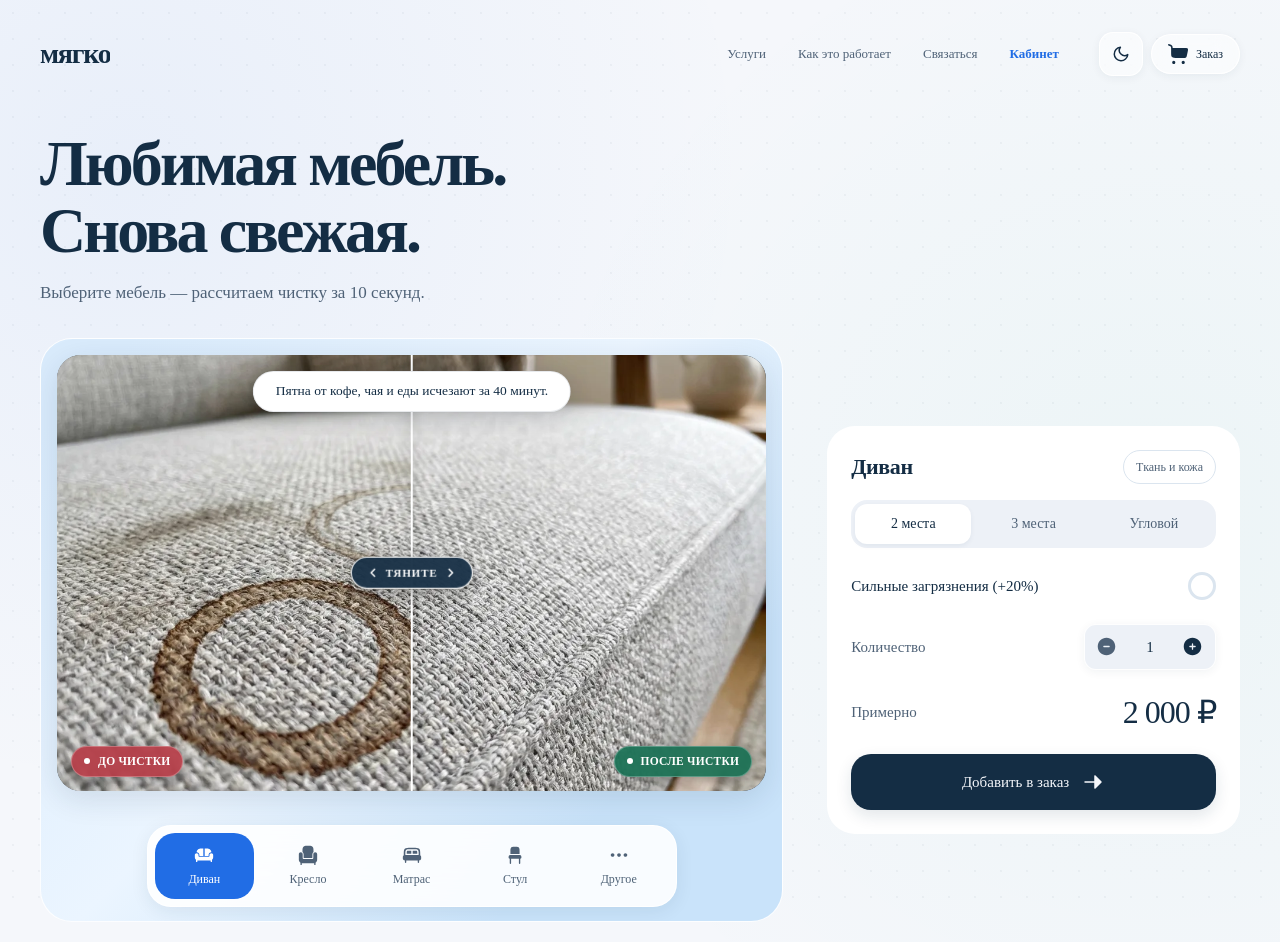
==== commit 17cc95fe: "Update showcase for Vladivostok +79502992221" ====
--- a/index.html
+++ b/index.html
@@ -3,8 +3,8 @@
 <head>
   <meta charset="utf-8" />
   <meta name="viewport" content="width=device-width, initial-scale=1, viewport-fit=cover" />
-  <title>мягко — выездная химчистка мебели</title>
-  <meta name="description" content="Выездная чистка диванов, кресел, матрасов и стульев. Расчёт по тарифам, оценка по фото и выезд в удобный день." />
+  <title>Химчистка мебели · Владивосток</title>
+  <meta name="description" content="Выездная чистка диванов, кресел, матрасов и стульев во Владивостоке и пригороде. Расчёт по тарифам и выезд в удобный день." />
   <meta name="theme-color" content="#f5f7fb" id="meta-theme-color" />
   <link rel="icon" href="/icons/icon.svg" type="image/svg+xml" />
   <link rel="apple-touch-icon" href="/icons/apple-touch-icon.png" />
@@ -857,7 +857,7 @@
             </div>
 
             <label class="check-row address-outside" for="order-outside-city">
-              <span>Выезд за пределы города / МКАД (+500 ₽)</span>
+              <span>Выезд в пригород / за город (+500 ₽)</span>
               <input type="checkbox" id="order-outside-city" onchange="renderCheckoutSummary()" />
             </label>
 
@@ -1141,40 +1141,32 @@
       </button>
 
       <div>
-        <span class="badge" id="contacts-area-badge" style="margin-bottom: 8px;">Москва и Подмосковье</span>
+        <span class="badge" id="contacts-area-badge" style="margin-bottom: 8px;">Владивосток и пригород</span>
         <h1 style="font-size: 40px; letter-spacing: -0.03em;">Будем на связи</h1>
-        <p class="muted" style="margin-top: 8px;">Принимаем заявки круглосуточно. Выезд мастеров ежедневно с 08:00 до 22:00.</p>
+        <p class="muted" style="margin-top: 8px;">Принимаем заявки круглосуточно. Выезд мастеров по Владивостоку и пригороду.</p>
       </div>
 
       <div class="panel contact-card">
         <div class="contact-option">
           <span>
-            <small class="muted">Телефон диспетчера</small>
-            <strong id="contact-phone-val">+7 (495) 120-44-88</strong>
+            <small class="muted">Телефон мастера</small>
+            <strong id="contact-phone-val">+7 (950) 299-22-21</strong>
           </span>
-          <a class="button secondary" id="btn-call-phone" href="tel:+74951204488" style="width: auto; min-height: 40px; padding: 8px 16px;">Позвонить</a>
+          <a class="button secondary" id="btn-call-phone" href="tel:+79502992221" style="width: auto; min-height: 40px; padding: 8px 16px;">Позвонить</a>
         </div>
 
         <div class="contact-option">
           <span>
             <small class="muted">WhatsApp мастера</small>
-            <strong id="contact-wa-val">+7 (999) 120-44-88</strong>
+            <strong id="contact-wa-val">+7 (950) 299-22-21</strong>
           </span>
-          <a class="button secondary" id="btn-open-wa" href="https://wa.me/79991204488" target="_blank" style="width: auto; min-height: 40px; padding: 8px 16px;">Написать</a>
-        </div>
-
-        <div class="contact-option">
-          <span>
-            <small class="muted">Telegram</small>
-            <strong id="contact-tg-val">@andrew_vartian</strong>
-          </span>
-          <a class="button secondary" id="btn-open-tg" href="https://t.me/andrew_vartian" target="_blank" style="width: auto; min-height: 40px; padding: 8px 16px;">Открыть</a>
+          <a class="button secondary" id="btn-open-wa" href="https://wa.me/79502992221" target="_blank" style="width: auto; min-height: 40px; padding: 8px 16px;">Написать</a>
         </div>
 
         <div class="contact-option">
           <span>
             <small class="muted">Зона выезда</small>
-            <strong style="font-size: 18px;" id="contact-zone-val">Вся Москва + до 30 км за МКАД</strong>
+            <strong style="font-size: 18px;" id="contact-zone-val">Владивосток, Артём и пригород (до 30 км)</strong>
           </span>
         </div>
       </div>
@@ -1193,12 +1185,12 @@
   <script>
     // Dynamic Settings
     let CONFIG = {
-      name: "мягко",
-      city: "Москва",
-      area: "Москва и Подмосковье",
-      phone: "+7 (924) 591-54-95",
-      whatsappPhone: "792459154958",
-      telegramUsername: "andrew_vartian",
+      name: "Химчистка · Владивосток",
+      city: "Владивосток",
+      area: "Владивосток и пригород",
+      phone: "+7 (950) 299-22-21",
+      whatsappPhone: "79502992221",
+      telegramUsername: "",
       minimum: 2000,
       travel: 500,
       dirtPercent: 20,
@@ -1216,9 +1208,9 @@
           badge: "Ткань и кожа",
           quote: "Пятна от кофе, чая и еды исчезают за 40 минут.",
           variants: [
-            { id: "two", label: "2 места", basePrice: 1800, rateKey: "sofa_two" },
-            { id: "three", label: "3 места", basePrice: 2400, rateKey: "sofa_three" },
-            { id: "corner", label: "Угловой", basePrice: 3400, rateKey: "sofa_corner" }
+            { id: "two", label: "2 места", basePrice: 2000, rateKey: "sofa_two" },
+            { id: "three", label: "3 места", basePrice: 2600, rateKey: "sofa_three" },
+            { id: "corner", label: "Угловой", basePrice: 3600, rateKey: "sofa_corner" }
           ]
         },
         armchair: {
@@ -1236,8 +1228,8 @@
           quote: "Удаление желтизны, застарелых разводов и пылевых клещей.",
           hasBothSides: true,
           variants: [
-            { id: "single", label: "Односпальный", basePrice: 1400, rateKey: "mattress_single" },
-            { id: "double", label: "Двуспальный", basePrice: 2000, rateKey: "mattress_double" }
+            { id: "single", label: "Односпальный", basePrice: 1500, rateKey: "mattress_single" },
+            { id: "double", label: "Двуспальный", basePrice: 2200, rateKey: "mattress_double" }
           ]
         },
         chair: {
@@ -1245,8 +1237,8 @@
           badge: "Обеденная зона",
           quote: "Обивка стульев снова как из салона — свежая и яркая.",
           variants: [
-            { id: "seat", label: "Только сиденье", basePrice: 350, rateKey: "chair_seat" },
-            { id: "back", label: "Сиденье и спинка", basePrice: 500, rateKey: "chair_back" }
+            { id: "seat", label: "Только сиденье", basePrice: 400, rateKey: "chair_seat" },
+            { id: "back", label: "Сиденье и спинка", basePrice: 600, rateKey: "chair_back" }
           ]
         },
         other: {
@@ -1254,9 +1246,9 @@
           badge: "Индивидуально",
           quote: "Чистим пуфы, изголовья кроватей, подушки и ковры.",
           variants: [
-            { id: "pouf", label: "Пуф / Банкетка", basePrice: 600, rateKey: "other_pouf" },
-            { id: "carpet", label: "Ковер (до 6 м²)", basePrice: 1500, rateKey: "other_carpet" },
-            { id: "pillow", label: "Подушка", basePrice: 250, rateKey: "other_pillow" }
+            { id: "pouf", label: "Пуф / Банкетка", basePrice: 700, rateKey: "other_pouf" },
+            { id: "carpet", label: "Ковер (до 6 м²)", basePrice: 1800, rateKey: "other_carpet" },
+            { id: "pillow", label: "Подушка", basePrice: 300, rateKey: "other_pillow" }
           ]
         }
       }
@@ -1269,8 +1261,27 @@
     let cart = [];
     let uploadedPhotos = [];
 
+    function applyConfigToUI() {
+      const pVal = document.getElementById('contact-phone-val');
+      if (pVal) pVal.textContent = CONFIG.phone;
+      const callBtn = document.getElementById('btn-call-phone');
+      if (callBtn) callBtn.href = `tel:${CONFIG.phone.replace(/[^0-9+]/g, '')}`;
+
+      const waVal = document.getElementById('contact-wa-val');
+      if (waVal) waVal.textContent = CONFIG.phone;
+      const waBtn = document.getElementById('btn-open-wa');
+      if (waBtn) waBtn.href = `https://wa.me/${CONFIG.whatsappPhone.replace(/\D/g, '')}`;
+
+      const areaBadge = document.getElementById('contacts-area-badge');
+      if (areaBadge && CONFIG.area) areaBadge.textContent = CONFIG.area;
+
+      const zoneVal = document.getElementById('contact-zone-val');
+      if (zoneVal) zoneVal.textContent = `${CONFIG.city}, Артём и пригород (до 30 км)`;
+    }
+
     // Load Settings from Server
     async function initSettings() {
+      applyConfigToUI();
       try {
         const res = await fetch('/api/settings');
         if (res.ok) {
@@ -1307,21 +1318,12 @@
             }
           }
 
-          // Update contacts
-          const pVal = document.getElementById('contact-phone-val');
-          if (pVal) pVal.textContent = CONFIG.phone;
-          const callBtn = document.getElementById('btn-call-phone');
-          if (callBtn) callBtn.href = `tel:${CONFIG.phone.replace(/[^0-9+]/g, '')}`;
-
-          const waVal = document.getElementById('contact-wa-val');
-          if (waVal) waVal.textContent = `+${CONFIG.whatsappPhone}`;
-          const waBtn = document.getElementById('btn-open-wa');
-          if (waBtn) waBtn.href = `https://wa.me/${CONFIG.whatsappPhone}`;
+          applyConfigToUI();
 
           const tgVal = document.getElementById('contact-tg-val');
-          if (tgVal) tgVal.textContent = `@${CONFIG.telegramUsername}`;
+          if (tgVal && CONFIG.telegramUsername) tgVal.textContent = `@${CONFIG.telegramUsername}`;
           const tgBtn = document.getElementById('btn-open-tg');
-          if (tgBtn) tgBtn.href = `https://t.me/${CONFIG.telegramUsername}`;
+          if (tgBtn && CONFIG.telegramUsername) tgBtn.href = `https://t.me/${CONFIG.telegramUsername}`;
 
           const maxBtn = document.getElementById('btn-open-max');
           if (maxBtn && CONFIG.maxUrl) maxBtn.href = CONFIG.maxUrl;
@@ -1966,7 +1968,7 @@
       const encodedMsg = encodeURIComponent(messageText);
 
       if (channel === 'whatsapp') {
-        const waClean = (CONFIG.whatsappPhone || '792459154958').replace(/\D/g, '');
+        const waClean = (CONFIG.whatsappPhone || '79502992221').replace(/\D/g, '');
         const waUrl = `https://wa.me/${waClean}?text=${encodedMsg}`;
         window.open(waUrl, '_blank');
         if (orderToken) window.location.href = `/order/${orderToken}`;
